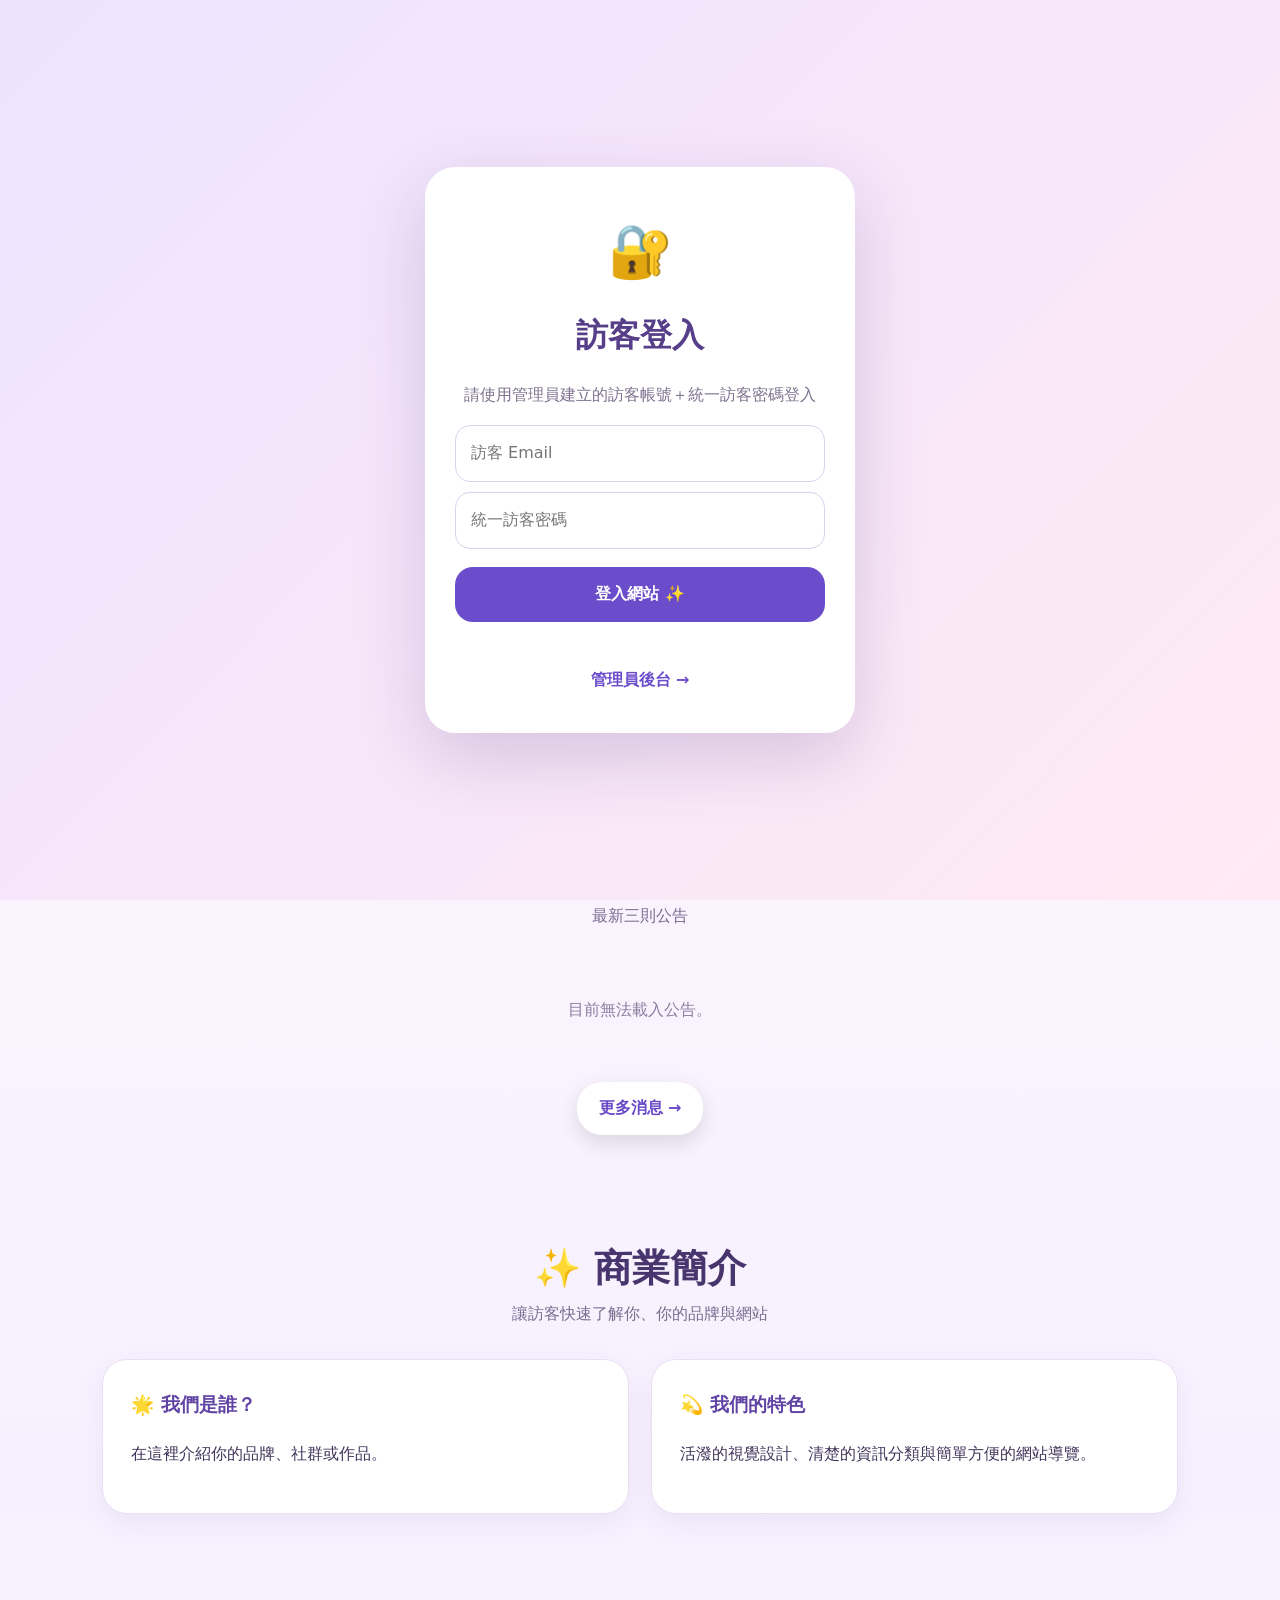
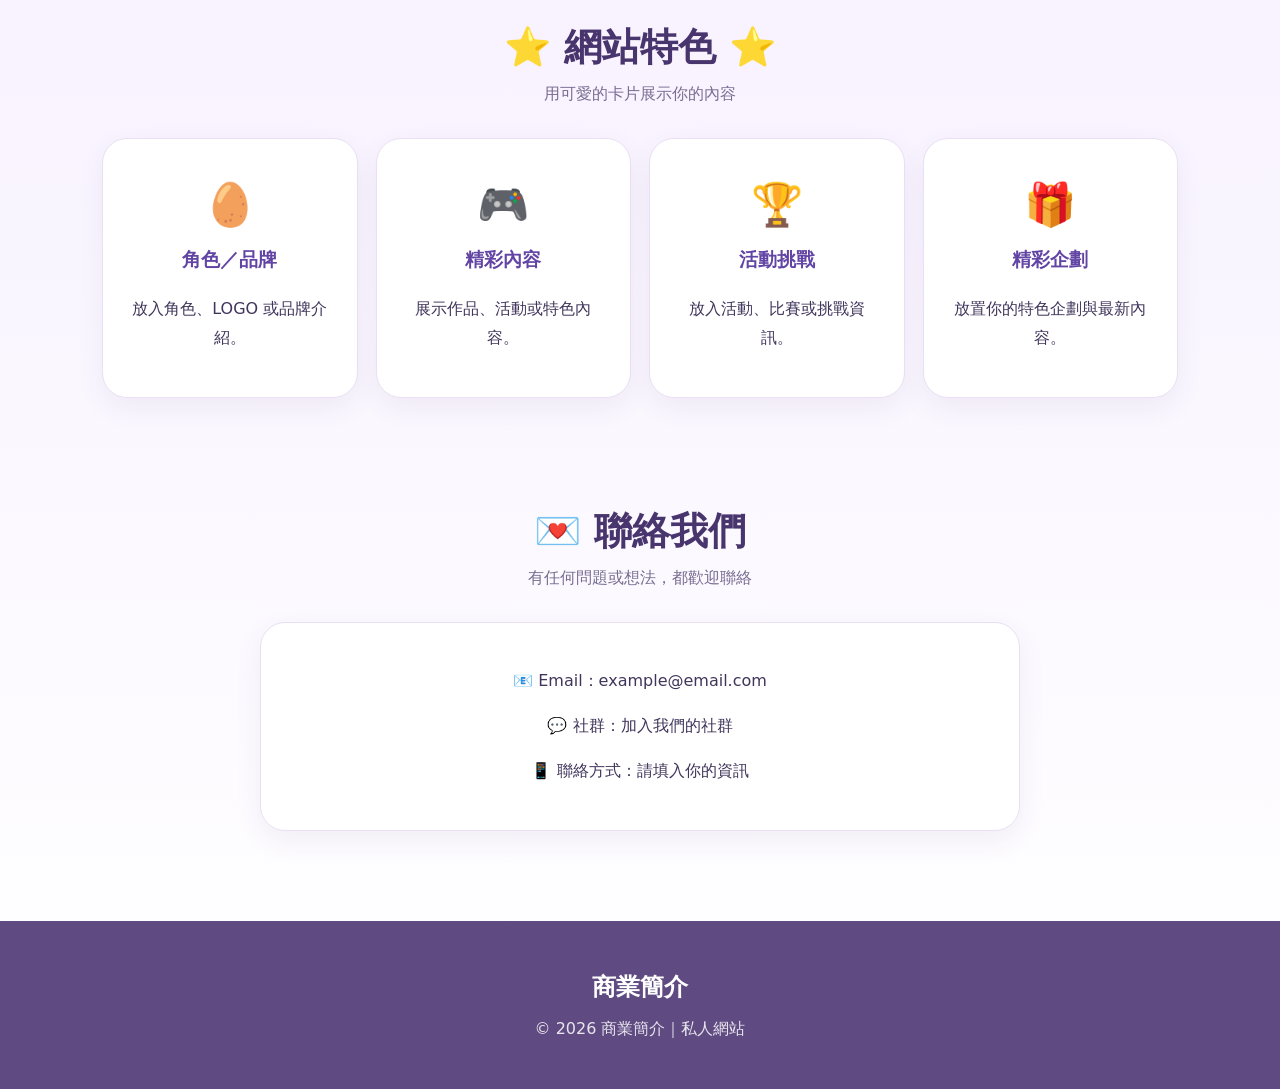
==== index.html @ 3c3c05c1 "Add files via upload" ====
<!doctype html><html lang="zh-Hant"><head><meta charset="UTF-8"><meta name="viewport" content="width=device-width,initial-scale=1"><title>私人網站</title><link rel="stylesheet" href="style.css"></head><body>
<div id="visitorGate" class="gate"><div class="gate-card"><div class="lock">🔐</div><h1>訪客登入</h1><p>請使用管理員建立的訪客帳號＋統一訪客密碼登入</p><input id="visitorEmail" type="email" placeholder="訪客 Email" autocomplete="username"><input id="visitorPassword" type="password" placeholder="統一訪客密碼" autocomplete="current-password"><button id="visitorLoginButton">登入網站 ✨</button><small id="visitorLoginError"></small><a href="admin.html">管理員後台 →</a></div></div>
<header><div class="nav"><div class="logo" id="siteName">商業簡介</div><button class="mobileNavToggle" type="button" aria-expanded="false" aria-label="開啟選單">☰ 選單</button><nav><a href="#home">首頁</a><a href="#news">最新消息</a><a href="products.html">商品</a><div class="navDropdown"><button type="button">👤 我的 ▾</button><div class="dropdownMenu myNavMenu"><a href="my.html#myProfilePanel">👤 個人資料</a><a href="my.html#myCompetitionsPanel">🏆 我的比賽</a><a href="my.html#myAwardsPanel">🎖️ 我的獎項</a><a href="my.html#myCouponsPanel">🎟️ 我的優惠券</a><a href="my.html#mySupportPanel">💬 我的客服</a><a href="my.html#myNotificationsPanel">🔔 我的通知</a></div></div><div class="navDropdown"><button type="button">🏆 歷屆成績 ▾</button><div id="competitionMenu" class="dropdownMenu"><a href="competitions.html">📚 全部歷屆成績</a><a href="competitions.html#leaderboard">🏆 達人榜</a><a href="competitions.html?category=Minecraft">🎮 Minecraft 分類</a><div class="dropdownNested"><a class="dropdownNestedTitle" href="competitions.html?category=%E8%9B%8B%E4%BB%94">🥚 蛋仔派對 <span>▸</span></a><div class="dropdownSubmenu"></div></div></div></div><a href="search.html">🔍 搜尋</a><a class="admin" href="admin.html">👑 管理員</a><button id="visitorLogout" class="hidden">登出</button></nav></div></header>
<main><section id="home" class="hero"><img id="heroImage" src="1000116817.jpg" alt="主視覺"><div class="heroShade"></div><div class="heroCard"><h1 id="heroTitle">商業簡介</h1><p id="heroText">繽紛、活潑、充滿特色的專屬網站</p><a href="#news" class="btn">開始探索 →</a></div></section>
<section id="news"><h2>📢 最新消息</h2><p class="sub">最新三則公告</p><div id="newsList" class="newsList"><div class="loading">正在載入…</div></div><div class="center"><a class="btn" href="news.html">更多消息 →</a></div></section>
<section id="about"><h2 id="aboutTitle">✨ 商業簡介</h2><p class="sub" id="aboutSubtitle">讓訪客快速了解你、你的品牌與網站</p><div class="grid2"><article><h3 id="about1Title">🌟 我們是誰？</h3><p id="about1Text">在這裡介紹你的品牌、社群或作品。</p></article><article><h3 id="about2Title">💫 我們的特色</h3><p id="about2Text">活潑的視覺設計、清楚的資訊分類與簡單方便的網站導覽。</p></article></div></section>
<section id="features"><h2 id="featuresTitle">⭐ 網站特色 ⭐</h2><p class="sub" id="featuresSubtitle">用可愛的卡片展示你的內容</p><div class="features"><article><b>🥚</b><h3 id="f1Title">角色／品牌</h3><p id="f1Text">放入角色、LOGO 或品牌介紹。</p></article><article><b>🎮</b><h3 id="f2Title">精彩內容</h3><p id="f2Text">展示作品、活動或特色內容。</p></article><article><b>🏆</b><h3 id="f3Title">活動挑戰</h3><p id="f3Text">放入活動、比賽或挑戰資訊。</p></article><article><b>🎁</b><h3 id="f4Title">精彩企劃</h3><p id="f4Text">放置你的特色企劃與最新內容。</p></article></div></section>
<section id="contact"><h2>💌 聯絡我們</h2><p class="sub">有任何問題或想法，都歡迎聯絡</p><div class="contact"><p id="contact1">📧 Email：example@email.com</p><p id="contact2">💬 社群：加入我們的社群</p><p id="contact3">📱 聯絡方式：請填入你的資訊</p></div></section></main>
<footer><h2 id="footerName">商業簡介</h2><p id="footerText">© 2026 商業簡介｜私人網站</p></footer>
<script src="config.js"></script><script src="app.js?v=round3-v19"></script><aside id="quickLinksPanel" class="quickLinksPanel" aria-label="快速連結">
  <div class="quickLinksHead">🔗 快速連結</div>
  <div id="quickLinksList" class="quickLinksList">
    <div class="quickLinksEmpty">正在載入…</div>
  </div>
</aside>
</body></html>
---- style.css ----
*{box-sizing:border-box}
html{scroll-behavior:smooth}
body{margin:0;font-family:system-ui,-apple-system,"Noto Sans TC","Microsoft JhengHei",sans-serif;color:#40355b;background:linear-gradient(180deg,#fff8fc,#f7f1ff 55%,#fff);line-height:1.8}
a{color:inherit} header{position:sticky;top:0;z-index:20;background:rgba(255,255,255,.9);backdrop-filter:blur(12px);border-bottom:1px solid #eadff7}
.nav{max-width:1120px;margin:auto;padding:14px 22px;display:flex;align-items:center;justify-content:space-between;gap:20px}.logo{font-size:24px;font-weight:900;color:#6b4dcc;white-space:nowrap}
nav{display:flex;align-items:center;gap:7px;flex-wrap:nowrap;justify-content:flex-end}nav a,nav button{border:0;background:transparent;text-decoration:none;padding:8px 12px;border-radius:18px;font-weight:800;color:#5d4b83;cursor:pointer}nav a:hover,nav button:hover{background:#eee5ff;color:#6b4dcc}nav .admin{background:#6b4dcc;color:#fff}
main{max-width:1120px;margin:auto}.hero{min-height:520px;margin:28px 18px 60px;border-radius:34px;overflow:hidden;position:relative;background:#eadfff;box-shadow:0 18px 50px rgba(94,70,145,.14)}.hero img{width:100%;height:520px;object-fit:cover;display:block}.heroShade{position:absolute;inset:0;background:linear-gradient(90deg,rgba(54,37,86,.72),rgba(54,37,86,.18),rgba(54,37,86,.05))}.heroCard{position:absolute;left:8%;top:50%;transform:translateY(-50%);max-width:540px;color:#fff}.heroCard h1{font-size:56px;line-height:1.15;margin:0 0 12px;text-shadow:0 4px 18px rgba(0,0,0,.2)}.heroCard p{font-size:21px;margin:0 0 25px}.btn{display:inline-block;background:#fff;color:#6849c7;border:0;border-radius:25px;padding:12px 22px;text-decoration:none;font-weight:900;cursor:pointer;box-shadow:0 8px 22px rgba(0,0,0,.12)}
section{padding:55px 22px;scroll-margin-top:85px}section h2{font-size:38px;line-height:1.25;text-align:center;margin:0 0 8px;color:#49356d}.sub{text-align:center;color:#796d91;margin:0 auto 30px}
.newsList{display:grid;gap:18px}.notice{background:#fff;border:1px solid #eadff5;border-radius:24px;padding:22px 25px;box-shadow:0 10px 28px rgba(83,62,120,.08)}.notice .date{font-size:14px;color:#9a7cc8;font-weight:800}.notice h3{font-size:24px;margin:5px 0;color:#4d3a70}.notice p{margin:5px 0;color:#655a78}
.grid2{display:grid;grid-template-columns:repeat(2,1fr);gap:22px}.grid2 article,.features article,.contact{background:#fff;border:1px solid #eadff5;border-radius:25px;padding:28px;box-shadow:0 10px 28px rgba(83,62,120,.07)}.grid2 h3,.features h3{color:#6144a4;margin-top:0}
.features{display:grid;grid-template-columns:repeat(4,1fr);gap:18px}.features article{text-align:center}.features b{font-size:42px}.contact{text-align:center;max-width:760px;margin:auto}
footer{text-align:center;padding:45px 20px;background:#5f4b82;color:#fff;margin-top:35px}footer h2{color:#fff;margin:0 0 6px}footer p{margin:0;opacity:.85}
.gate{position:fixed;inset:0;z-index:100;background:linear-gradient(135deg,#eee3ff,#ffeaf4);display:flex;align-items:center;justify-content:center;padding:20px}.gate-card{width:min(430px,100%);background:#fff;border-radius:30px;padding:38px 30px;text-align:center;box-shadow:0 25px 70px rgba(82,56,125,.2)}.lock{font-size:52px}.gate-card h1{margin:8px 0;color:#573e88}.gate-card p{color:#7d718e}.gate-card input{display:block;width:100%;padding:13px 15px;margin:10px 0;border:1px solid #ddd1ed;border-radius:15px;font:inherit;outline:none}.gate-card button{width:100%;padding:13px 18px;border:0;border-radius:18px;background:#6b4dcc;color:#fff;font:inherit;font-weight:900;cursor:pointer;margin:8px 0}.gate-card a{display:block;margin-top:12px;color:#6b4dcc;text-decoration:none;font-weight:800}.gate-card small{display:block;color:#d34f73;min-height:24px}
.hidden{display:none!important}.dashboard main{padding-top:20px}.dashboard section{padding-top:35px}
.dashboardHeader{display:flex;align-items:center;justify-content:space-between;gap:20px;margin:0 0 22px}.dashboardHeader h2{margin:0 0 6px}.dashboardCards{display:grid;grid-template-columns:repeat(4,1fr);gap:15px;margin-bottom:22px}.dashCard{display:flex;align-items:center;gap:14px;background:#fff;border:1px solid #eadff5;border-radius:22px;padding:18px;box-shadow:0 10px 28px rgba(83,62,120,.07)}.dashIcon{font-size:32px;line-height:1}.dashLabel{font-size:13px;font-weight:900;color:#8b7e9f}.dashValue{font-size:28px;font-weight:950;color:#4d3a70;line-height:1.1;margin:3px 0}.dashSub{font-size:12px;color:#8b7e9f}.dashboardGrid{display:grid;grid-template-columns:repeat(2,1fr);gap:20px;margin-top:20px}.dashboardBox{background:#fff;border:1px solid #eadff5;border-radius:25px;padding:22px;box-shadow:0 10px 28px rgba(83,62,120,.07)}.dashboardBoxHead{display:flex;align-items:end;justify-content:space-between;gap:15px;margin-bottom:12px}.dashboardBoxHead h3{margin:0;color:#4d3a70}.dashboardList{display:grid;gap:9px}.dashboardLink{width:100%;border:1px solid #eee5f5;background:#fcfaff;border-radius:15px;padding:12px 14px;text-align:left;cursor:pointer;color:#4d3a70;display:flex;justify-content:space-between;gap:12px;font:inherit}.dashboardLink:hover{transform:translateY(-1px)}.dashboardLink span{font-weight:850;overflow:hidden;text-overflow:ellipsis}.dashboardLink small{color:#91859e;white-space:nowrap}.dashboardAction{margin-top:10px;border:0;background:#e8ddff;color:#6749cc;border-radius:14px;padding:10px 14px;font-weight:900;cursor:pointer}.dashTodoCount{padding:12px 14px;border-radius:15px;background:#fff3d9;color:#80611c;font-weight:900;margin-bottom:2px}.miniBars{display:grid;gap:6px}.miniBarRow{display:grid;grid-template-columns:42px 1fr 24px;align-items:center;gap:8px;font-size:11px;color:#8b7e9f}.miniBarRow b{font-size:11px;text-align:right;color:#5f5270}.miniBarTrack{height:10px;background:#f0eaf7;border-radius:999px;overflow:hidden}.miniBarTrack i{display:block;height:100%;background:#8b6bd8;border-radius:999px;min-width:0}.loading{text-align:center;padding:30px;color:#8b7e9f}
.adminTabs{display:flex;gap:10px;justify-content:center;margin-bottom:35px;flex-wrap:wrap}.tab{border:0;border-radius:22px;padding:13px 22px;background:#e8ddff;color:#6749cc;font-weight:900;cursor:pointer}.tab.active{background:#6749cc;color:#fff}.tabPanel.hidden{display:none}
.editor{background:#fff;border:1px solid #eadff5;border-radius:25px;padding:25px;box-shadow:0 10px 28px rgba(83,62,120,.07)}.editor label{display:block;font-weight:800;color:#6749cc;margin:12px 0}.editor input,.editor textarea{display:block;width:100%;margin-top:6px;padding:12px 14px;border:1px solid #ddd1ed;border-radius:14px;font:inherit;color:#46395c;background:#fff}.editor textarea{resize:vertical}.editor button{margin-top:12px}.four{display:grid;grid-template-columns:repeat(2,1fr);gap:15px}.empty,.loading{text-align:center;padding:35px;color:#8b7e9f}.notice button{border:0;border-radius:16px;padding:9px 16px;background:#ffd0df;color:#8b4770;font-weight:800;cursor:pointer}
@media(max-width:850px){.nav{align-items:flex-start;flex-direction:column}nav{justify-content:flex-start}.hero,.hero img{height:460px}.heroCard h1{font-size:42px}.features{grid-template-columns:repeat(2,1fr)}}
@media(max-width:600px){.grid2,.features,.four{grid-template-columns:1fr}section{padding:42px 15px}.hero{margin:18px 10px 40px}.heroCard{left:7%;right:7%}.heroCard h1{font-size:35px}.heroCard p{font-size:17px}}
.center{text-align:center;margin-top:22px}.filters{display:flex;gap:8px;justify-content:center;flex-wrap:wrap;margin:0 auto 25px}.filter{border:0;border-radius:18px;padding:9px 14px;background:#eee5ff;color:#6749cc;font-weight:800;cursor:pointer}.filter.active{background:#6749cc;color:#fff}.productGrid{display:grid;grid-template-columns:repeat(3,1fr);gap:20px}.productCard{background:#fff;border:1px solid #eadff5;border-radius:25px;overflow:hidden;box-shadow:0 10px 28px rgba(83,62,120,.07)}.productCard img{width:100%;height:220px;object-fit:cover;display:block}.productImage{height:220px;display:flex;align-items:center;justify-content:center;background:#f2eaff;font-size:70px}.productBody{padding:20px}.productBody h3{margin:4px 0;color:#4d3a70;font-size:24px}.productBody strong{display:block;margin-top:10px;color:#6749cc;font-size:21px}.productBody button,.notice button{border:0;border-radius:14px;padding:8px 12px;background:#eee5ff;color:#6749cc;font-weight:800;cursor:pointer}.secondary{background:#eee!important;color:#555!important}.check{display:flex!important;align-items:center;gap:8px}.check input{width:auto!important;margin:0!important}.supportBox small{display:block;color:#6b4dcc;font-weight:800;margin-top:8px}
@media(max-width:850px){.productGrid{grid-template-columns:repeat(2,1fr)}}@media(max-width:600px){.productGrid{grid-template-columns:1fr}}

.couponGrid{display:grid;grid-template-columns:repeat(auto-fit,minmax(260px,1fr));gap:20px}
.couponCard{background:#fff;border:2px dashed #d9c7f5;border-radius:24px;padding:20px;box-shadow:0 12px 30px rgba(94,70,145,.10);position:relative;overflow:hidden}
.couponCard:before{content:"";position:absolute;left:-12px;top:50%;width:24px;height:24px;border-radius:50%;background:#f8f2ff;transform:translateY(-50%)}
.couponTop{display:flex;justify-content:space-between;font-weight:900;color:#6b4dcc}
.couponCard h3{margin:10px 0 6px;font-size:23px}
.couponCard p{margin:5px 0;color:#6d6280}
.couponDiscount{display:block;font-size:28px;color:#6b4dcc;margin:12px 0}
.couponCode{background:#f5efff;border-radius:12px;padding:8px 12px;font-weight:900;letter-spacing:1px;text-align:center;margin:14px 0}
.couponCard.used{opacity:.62}.couponCard.expired{opacity:.7}.couponCard.soon{border-color:#e8c978}
.inlineGate{position:static;min-height:0;background:transparent;padding:20px 0}.inlineGate .gate-card{max-width:480px;margin:auto}


.navDropdown{position:relative;display:inline-block}
.navDropdown>button{font:inherit}
.dropdownMenu{display:none;position:absolute;right:0;top:calc(100% + 6px);min-width:260px;max-width:340px;background:#fff;border:1px solid #eadff5;border-radius:18px;padding:8px;box-shadow:0 16px 40px rgba(83,62,120,.16);z-index:50}
.navDropdown:hover .dropdownMenu,.navDropdown:focus-within .dropdownMenu{display:block}
.dropdownMenu a,.dropdownMenu .dropdownEmpty{display:block;padding:8px 12px;border-radius:12px;text-decoration:none;color:#5d4b83;font-weight:700;white-space:normal}
.dropdownMenu a:hover{background:#eee5ff;color:#6b4dcc}
.dropdownGroup{padding:5px 0;border-top:1px solid #f0e9f8;margin-top:5px}
.dropdownGroup b{display:block;padding:6px 12px;color:#6749cc}
.dropdownEmpty{color:#9a8ea8!important;font-weight:600!important}
.pageTitle{text-align:center;font-size:42px;color:#49356d;margin:20px 0 5px}
.competitionFilters{display:flex;justify-content:center;gap:10px;flex-wrap:wrap;margin:0 auto 28px}
.competitionFilters a{background:#eee5ff;color:#6749cc;text-decoration:none;font-weight:900;border-radius:18px;padding:8px 16px}
.competitionFilters a:hover{background:#6749cc;color:#fff}
.competitionCard{background:#fff;border:1px solid #eadff5;border-radius:28px;padding:26px;margin:0 0 24px;box-shadow:0 10px 28px rgba(83,62,120,.07)}
.competitionCard h2{margin:3px 0 12px;text-align:left;font-size:30px}
.competitionResults{display:grid;grid-template-columns:repeat(3,1fr);gap:15px}
.competitionResult h3{margin:3px 0;color:#4d3a70}
.competitionActions{display:flex;gap:10px;flex-wrap:wrap;margin-top:15px}
.resultEditor{margin-top:24px;padding-top:15px;border-top:1px solid #eadff5}
.resultRow{display:grid;grid-template-columns:90px 1.5fr 120px 1fr auto;gap:10px;align-items:end;margin:10px 0;padding:12px;background:#faf7ff;border-radius:16px}
.resultRow label{margin:0}
.resultRow button{margin:0;padding:9px 12px;border:0;border-radius:12px;background:#ffd0df;color:#8b4770;font-weight:800;cursor:pointer}
.resultRow input{margin-top:5px!important}
@media(max-width:850px){.competitionResults{grid-template-columns:1fr 1fr}.resultRow{grid-template-columns:1fr 1fr}}
@media(max-width:600px){.dropdownMenu{position:static;width:100%;max-width:none;box-shadow:none;margin-top:4px}.navDropdown{width:auto}.navDropdown:focus-within .dropdownMenu,.navDropdown:hover .dropdownMenu{display:block}.pageTitle{font-size:34px}.competitionResults{grid-template-columns:1fr}.resultRow{grid-template-columns:1fr}}

/* 快速連結側欄 */
.quickLinksPanel{position:fixed;right:16px;top:118px;width:245px;z-index:18;background:#fff;border:1px solid #e1e8cf;border-radius:18px;padding:12px;box-shadow:0 14px 36px rgba(43,64,18,.16)}
.quickLinksHead{font-size:20px;font-weight:900;color:#53436f;text-align:center;margin:2px 0 10px}
.quickLinksList{display:flex;flex-direction:column;gap:7px;max-height:calc(100vh - 185px);overflow:auto;padding-right:2px}
.quickLinkItem{display:flex;align-items:center;gap:8px;min-height:42px;padding:7px 10px;border-radius:9px;background:#8ee600;color:#fff;text-decoration:none;font-weight:900;box-shadow:0 2px 6px rgba(71,110,12,.18);transition:transform .15s ease,filter .15s ease}
.quickLinkItem:hover{filter:brightness(.96);transform:translateX(-2px)}
.quickLinkIcon{width:28px;height:28px;display:grid;place-items:center;flex:0 0 28px;font-size:21px;background:rgba(255,255,255,.2);border-radius:6px}
.quickLinksEmpty{font-size:13px;text-align:center;color:#8b809c;padding:10px}
.quickLinkAdminGrid{display:grid;grid-template-columns:1fr 1.35fr;gap:22px}
.quickLinkAdminListWrap{background:#fff;border:1px solid #eadff5;border-radius:20px;padding:20px}
.quickLinkAdminItem{margin-bottom:12px}
@media (max-width:950px){.quickLinksPanel{position:static;width:auto;margin:12px 18px}.quickLinksList{max-height:none}.quickLinkAdminGrid{grid-template-columns:1fr}}
@media (max-width:760px){.quickLinksPanel{margin:12px}.quickLinksList{display:grid;grid-template-columns:1fr 1fr}.quickLinkItem{font-size:14px}.quickLinksHead{text-align:left}}

/* 表單 */
.formCard{max-width:850px;margin:0 auto;background:#fff;border:1px solid #eadff5;border-radius:28px;padding:28px;box-shadow:0 10px 28px rgba(83,62,120,.07)}
.formField{display:block;margin:18px 0;color:#5b4a75;font-weight:800}
.formField>span{display:block;margin-bottom:7px}
.formField input,.formField textarea,.formField select{display:block;width:100%;padding:12px 14px;border:1px solid #ddd1ed;border-radius:14px;font:inherit;color:#46395c;background:#fff;box-sizing:border-box}
.formField b{color:#c94c78}
.formOptions{display:grid;gap:8px;margin-top:8px;padding:12px;background:#faf7ff;border-radius:14px}
.formOptions label{font-weight:700;color:#59476f}
.formQuestionRow{display:grid;grid-template-columns:1fr auto;gap:12px;align-items:end;margin:12px 0;padding:16px;background:#faf7ff;border-radius:16px}
.formQuestionRow label{display:block;margin:8px 0;font-weight:800;color:#6749cc}
.formQuestionRow input,.formQuestionRow select{display:block;width:100%;margin-top:6px;padding:10px 12px;border:1px solid #ddd1ed;border-radius:12px;box-sizing:border-box;font:inherit}
.formQuestionRow .removeFormQuestion{margin:0;padding:10px 12px;border:0;border-radius:12px;background:#ffd0df;color:#8b4770;font-weight:800;cursor:pointer}
@media(max-width:600px){.formQuestionRow{grid-template-columns:1fr}.formCard{padding:18px}}


/* 我的會員中心 */
.mySubnav{display:flex;justify-content:center;gap:9px;flex-wrap:wrap;margin:10px auto 28px}.mySubnav a{padding:9px 14px;border-radius:16px;background:#eee5ff;color:#6749cc;text-decoration:none;font-weight:900}.mySubnav a.active,.mySubnav a:hover{background:#6749cc;color:#fff}.myPanel{background:#fff;border:1px solid #eadff5;border-radius:26px;padding:26px;box-shadow:0 10px 28px rgba(83,62,120,.07);margin-bottom:20px}.myPanel.hidden{display:none!important}.myGrid{display:grid;grid-template-columns:1fr 1fr;gap:20px}.myGrid .formCard{max-width:none;margin:0}.memberNumber{display:inline-block;padding:8px 18px;border-radius:14px;background:#f5efff;color:#6749cc;font-size:28px;letter-spacing:2px}.unreadNotice{border-left:5px solid #6749cc}.myNavMenu a{font-weight:800}.resultRow{grid-template-columns:80px 1.2fr 1.3fr 110px 1fr auto}
@media(max-width:850px){.myGrid{grid-template-columns:1fr}.resultRow{grid-template-columns:1fr 1fr}}
@media(max-width:600px){.myPanel{padding:18px}.mySubnav{justify-content:flex-start}.mySubnav a{font-size:14px}.resultRow{grid-template-columns:1fr}}


/* 2026-09 mobile cleanup */
.mobileNavToggle{display:none;border:0;border-radius:14px;padding:10px 14px;background:#eee5ff;color:#6749cc;font:inherit;font-weight:900;cursor:pointer}
.adminHint{text-align:center;color:#8b7e9f;margin:-18px 0 25px;font-size:14px}
.adminTabGroup{display:flex;align-items:center;gap:8px;flex-wrap:wrap;justify-content:center;padding:10px 12px;background:#faf7ff;border:1px solid #eadff5;border-radius:20px}
.adminTabGroup>span{font-size:12px;font-weight:900;color:#9a8ea8;padding:0 3px}
@media(max-width:850px){
  header .nav{align-items:stretch;gap:10px}
  header .nav>.mobileNavToggle{display:block;align-self:flex-end}
  header nav{display:none;width:100%;flex-direction:column;align-items:stretch;gap:6px;padding:10px 0 4px}
  header nav.mobileOpen{display:flex}
  header nav>a,header nav>button:not(.mobileNavToggle),header nav>.navDropdown{width:100%;box-sizing:border-box}
  header nav>a,header nav>button:not(.mobileNavToggle){padding:10px 12px;border-radius:12px;text-align:left}
  header nav>.navDropdown>button{width:100%;text-align:left;padding:10px 12px;border-radius:12px}
  header nav>.navDropdown{display:block}
  .dropdownMenu{position:static;width:100%;max-width:none;box-sizing:border-box;box-shadow:none;margin-top:2px}
  .adminTabs{display:flex;flex-direction:column;align-items:stretch;gap:10px}
  .adminTabGroup{justify-content:flex-start}
  .adminTabGroup>span{min-width:32px}
  .tab{padding:10px 14px}
  .editor{padding:18px;border-radius:20px}
  .dashboard section{padding-top:20px}
}
@media(max-width:600px){
  header .nav{padding:10px 12px}
  .logo{font-size:21px}
  section{padding-left:12px;padding-right:12px}
  .heroCard h1{font-size:30px}
  .heroCard p{font-size:16px}
  .notice{padding:18px}
  .productCard img,.productImage{height:190px}
  .competitionCard{padding:18px}
  .adminTabGroup{overflow-x:auto;flex-wrap:nowrap;justify-content:flex-start}
  .adminTabGroup>span,.adminTabGroup .tab{flex:0 0 auto}
}

/* 活動／比賽 v2 */
.competitionStatus{display:inline-block;margin-left:6px;padding:3px 9px;border-radius:999px;background:#eee5ff;color:#6749cc;font-size:13px;font-weight:900;white-space:nowrap}
.status-upcoming{background:#e5f8e9;color:#2f7a45}.status-today{background:#fff4cf;color:#8a6a16}.status-ended{background:#eee;color:#777}.status-unknown{background:#f3edf9;color:#8b7e9f}
.competitionHeader{display:flex;justify-content:space-between;align-items:flex-start;gap:15px}.competitionHeader .date{line-height:1.7}
@media(max-width:600px){.competitionStatus{margin-left:3px;margin-top:4px}.competitionHeader{display:block}.competitionHeader h2{font-size:25px}}


/* 全站搜尋 */
.siteSearchForm{display:flex;gap:10px;max-width:760px;margin:20px auto 10px}
.siteSearchForm input{flex:1;min-width:0;padding:13px 15px;border:1px solid #d8dce8;border-radius:12px;font-size:16px}
.siteSearchForm button{padding:13px 20px;border:0;border-radius:12px;cursor:pointer}
.searchCount{max-width:760px;margin:8px auto 14px;color:#667085;font-size:14px}
.searchResult{margin-bottom:14px}
.searchResult h3 a{color:inherit;text-decoration:none}
.searchResult h3 a:hover{text-decoration:underline}
.searchMeta{color:#667085;font-size:14px}
@media(max-width:640px){.siteSearchForm{flex-direction:column}.siteSearchForm button{width:100%}}


/* #4 達人榜升級 */
.leaderboardSection{
  margin:0 0 28px;
  padding:24px;
  border:1px solid rgba(37,99,235,.16);
  border-radius:20px;
  background:linear-gradient(180deg,rgba(37,99,235,.06),rgba(255,255,255,.92));
}
.leaderboardHeader{display:flex;justify-content:space-between;gap:16px;align-items:flex-start;margin-bottom:18px}
.leaderboardHeader h2{margin:4px 0 6px}
.leaderboardSummary{display:flex;gap:12px;flex-wrap:wrap;margin-bottom:14px}
.leaderboardStat{min-width:130px;padding:12px 16px;border-radius:14px;background:#fff;border:1px solid rgba(0,0,0,.07);display:flex;flex-direction:column}
.leaderboardStat b{font-size:22px;line-height:1.1}
.leaderboardStat span{font-size:13px;opacity:.72;margin-top:4px}
.leaderboardRow{
  display:grid;grid-template-columns:100px 1fr;gap:14px;align-items:center;
  padding:15px 16px;margin:10px 0;border-radius:15px;background:#fff;
  border:1px solid rgba(0,0,0,.07);box-shadow:0 4px 14px rgba(0,0,0,.04)
}
.leaderboardRow.topRank{border-width:1.5px}
.leaderboardRank{font-size:17px;white-space:nowrap}
.leaderboardPlayer h3{margin:0 0 5px;font-size:18px}
.leaderboardMeta{font-size:13px;opacity:.76}
.leaderboardMore{margin-top:12px}
@media(max-width:640px){
  .leaderboardSection{padding:16px;border-radius:16px}
  .leaderboardRow{grid-template-columns:72px 1fr;padding:13px 12px;gap:8px}
  .leaderboardRank{font-size:15px}
  .leaderboardPlayer h3{font-size:16px}
  .leaderboardMeta{font-size:12px;line-height:1.7}
  .leaderboardStat{min-width:110px}
}

/* #5 通知系統完善 */
.panelHeading{display:flex;align-items:center;justify-content:space-between;gap:16px;margin-bottom:8px}
.notificationToolbar{display:flex;align-items:center;justify-content:space-between;gap:12px;margin:12px 0 16px;padding:12px 14px;border:1px solid var(--border,#ddd);border-radius:12px;background:var(--soft,#f7f7f7)}
.notificationToolbar select{min-width:140px}
.unreadNotice{border-left:4px solid currentColor;box-shadow:0 2px 12px rgba(0,0,0,.06)}
.markRead{margin-top:8px}
.notificationBadge{display:inline-flex;align-items:center;justify-content:center;min-width:18px;height:18px;padding:0 5px;margin-left:5px;border-radius:999px;font-size:11px;line-height:18px;background:#d33;color:#fff;vertical-align:middle}
@media (max-width:700px){.panelHeading{align-items:flex-start;flex-direction:column}.notificationToolbar{align-items:stretch;flex-direction:column}.notificationToolbar select{width:100%}}

@media(max-width:700px){
  .dashboardHeader{align-items:flex-start;flex-direction:column}.dashboardCards{grid-template-columns:repeat(2,1fr)}.dashboardGrid{grid-template-columns:1fr}.dashboardBox{padding:18px}.dashboardLink{flex-direction:column;gap:4px}.dashboardLink small{white-space:normal}
}

/* Round 2 #7/#8: 分類選單恢復＋手機友善 */
.dropdownGroup{padding:6px 0;border-top:1px solid #f0e9f8;margin-top:6px}
.dropdownGroupTitle{display:block!important;font-weight:900!important;color:#6749cc!important;background:#faf7ff}
.dropdownSubLink{display:block!important;padding-left:26px!important;font-size:14px!important}
.dropdownSubLink::before{content:'↳ ';opacity:.5}
@media(max-width:850px){
  .dropdownGroupTitle{padding-top:10px!important;padding-bottom:10px!important}
  .dropdownSubLink{padding-top:9px!important;padding-bottom:9px!important}
}


.categoryManager{margin-top:18px;padding:16px;border:1px solid #e5e7eb;border-radius:14px;background:#fafafa}.categoryManager h3{margin:0 0 6px}.categoryManager .sub{margin:0 0 12px}.inlineForm{display:flex;gap:10px;align-items:center;margin-bottom:12px}.inlineForm input{flex:1}.categoryManager .newsList{margin-top:10px}.categoryManager .newsList .notice{padding:12px 14px}.categoryManager .newsList .notice .date{margin-bottom:8px}@media (max-width:640px){.inlineForm{flex-direction:column;align-items:stretch}.inlineForm .btn{width:100%}}

/* Round 2 #9/#10: 後台流程與活動進階 */
.dashboardQuickActions{display:flex;gap:10px;flex-wrap:wrap;margin:0 0 20px}.dashboardAction{display:inline-flex;align-items:center;justify-content:center;border:0;background:#e8ddff;color:#6749cc;border-radius:14px;padding:10px 14px;font-weight:900;cursor:pointer}.dashboardAction.primary{background:#6749cc;color:#fff}.dashboardQuickActions .dashboardAction{box-shadow:0 5px 14px rgba(83,62,120,.08)}
.adminListTools{display:flex;gap:10px;align-items:center;flex-wrap:wrap;margin:20px 0 10px}.adminListTools input,.adminListTools select{padding:10px 12px;border:1px solid #ddd1ed;border-radius:13px;background:#fff;font:inherit;color:#46395c}.adminListTools input{flex:1;min-width:220px}.adminListTools select{min-width:130px}
.competitionSummary{display:grid;grid-template-columns:repeat(4,1fr);gap:10px;margin:18px 0}.competitionSummaryItem{background:#faf7ff;border:1px solid #eadff5;border-radius:16px;padding:12px 14px;text-align:center}.competitionSummaryItem b{display:block;font-size:25px;color:#5d43a0}.competitionSummaryItem span{font-size:12px;color:#8b7e9f;font-weight:800}
@media(max-width:650px){.dashboardQuickActions{display:grid;grid-template-columns:1fr 1fr}.dashboardQuickActions .dashboardAction{width:100%}.adminListTools{display:grid;grid-template-columns:1fr}.adminListTools input,.adminListTools select{width:100%;min-width:0}.competitionSummary{grid-template-columns:repeat(2,1fr)}}

/* account experience v1 */
#visitorLoginButton:disabled{opacity:.65;cursor:wait}
.formField strong.memberNumber{letter-spacing:.08em}

.registrationBox{margin:18px 0;padding:18px;border:1px solid #dbe3ee;border-radius:14px;background:#f8fafc}.registrationForm{display:grid;grid-template-columns:repeat(2,minmax(0,1fr));gap:12px}.registrationForm label{display:flex;flex-direction:column;gap:6px;font-weight:600}.registrationForm input,.registrationForm textarea{width:100%;box-sizing:border-box}.registrationForm label:last-child{grid-column:1/-1}.registrationStatus{font-size:1.05rem;margin-bottom:6px}.registrationAdminPanel{margin:20px 0;padding:18px;border:1px solid #dbe3ee;border-radius:14px;background:#f8fafc}.registrationAdminPanel .adminListTools{margin-bottom:14px}@media(max-width:700px){.registrationForm{grid-template-columns:1fr}.registrationForm label:last-child{grid-column:auto}.registrationBox,.registrationAdminPanel{padding:14px}}

.registrationAdvancedGrid{display:grid;grid-template-columns:repeat(2,minmax(0,1fr));gap:12px;margin:10px 0}.registrationAdvancedGrid .check{display:flex;align-items:center;gap:8px}.registrationAdvancedGrid input[type=checkbox]{width:auto}.registrationFieldGrid{display:grid;grid-template-columns:repeat(2,minmax(0,1fr));gap:10px;margin-top:10px}.registrationFieldGrid label{margin:0}.registrationStatus{margin-bottom:8px}.registrationMeta{font-size:.9rem}.statusPending{color:#8a5a00}.statusApproved{color:#176b3a}.statusRejected{color:#9b2226}@media(max-width:700px){.registrationAdvancedGrid,.registrationFieldGrid{grid-template-columns:1fr}}

.notificationActions{display:flex;gap:8px;flex-wrap:wrap;justify-content:flex-end}.notificationActions .btn{margin:0}@media(max-width:600px){.notificationActions{justify-content:flex-start;width:100%}.notificationActions .btn{flex:1;min-width:150px}}

/* 歷屆成績分類階層 v4 */
.dropdownNested{position:relative;margin-top:4px}
.dropdownNestedTitle{display:flex!important;align-items:center;justify-content:space-between;gap:14px;font-weight:900!important;background:#faf7ff}
.dropdownNestedTitle span{font-size:14px;opacity:.65}
.dropdownSubmenu{display:none;position:absolute;right:100%;top:0;min-width:220px;background:#fff;border:1px solid #eadff5;border-radius:16px;padding:7px;box-shadow:0 16px 40px rgba(83,62,120,.14);z-index:60;margin-right:6px}
.dropdownNested:hover>.dropdownSubmenu,.dropdownNested:focus-within>.dropdownSubmenu{display:block}
.dropdownSubLink{display:block!important;padding:9px 12px!important;border-radius:10px!important;white-space:normal!important}
@media(max-width:600px){
  .dropdownSubmenu{display:block;position:static;min-width:0;margin:2px 0 0;box-shadow:none;border:0;border-radius:10px;padding:2px 0 2px 10px}
  .dropdownNestedTitle span{transform:rotate(90deg)}
}

/* 我的會員中心 v2：總覽 */
.memberOverviewHead{display:flex;align-items:center;justify-content:space-between;gap:16px;margin-bottom:18px}.memberOverviewHead h2{margin:0 0 4px}.memberOverviewGrid{display:grid;grid-template-columns:repeat(4,1fr);gap:14px}.memberOverviewCard{border:1px solid #eadff5;background:#fcfaff;border-radius:20px;padding:18px;text-align:left;display:flex;align-items:center;gap:13px;color:#4d3a70;cursor:pointer;font:inherit;transition:transform .15s,box-shadow .15s}.memberOverviewCard:hover{transform:translateY(-2px);box-shadow:0 10px 24px rgba(83,62,120,.10)}.memberOverviewCard>span:last-child{display:flex;flex-direction:column;min-width:0}.overviewIcon{font-size:30px;line-height:1}.memberOverviewCard small{font-weight:900;color:#8b7e9f}.memberOverviewCard strong{font-size:28px;line-height:1.2;color:#5f43ad}.memberOverviewCard em{font-style:normal;font-size:12px;color:#8b7e9f;white-space:nowrap;overflow:hidden;text-overflow:ellipsis}.overviewQuick{display:flex;align-items:center;gap:8px;flex-wrap:wrap;margin-top:18px;padding-top:16px;border-top:1px solid #eee5f5}.overviewQuick>span{font-size:13px;font-weight:900;color:#8b7e9f;margin-right:4px}.overviewQuick button{border:0;border-radius:14px;padding:9px 13px;background:#eee5ff;color:#6749cc;font-weight:900;cursor:pointer}.overviewQuick button:hover{background:#e2d4ff}
@media(max-width:850px){.memberOverviewGrid{grid-template-columns:repeat(2,1fr)}}
@media(max-width:600px){.memberOverviewGrid{grid-template-columns:1fr}.memberOverviewCard{padding:16px}.overviewQuick{align-items:flex-start;flex-direction:column}.overviewQuick button{width:100%;text-align:left}}

.notificationTicketBtn{margin-right:8px;margin-top:8px}.notificationTicketBtn+.markRead{margin-top:8px}


/* 彈窗公告 */
body.popupOpen{overflow:hidden}
.announcementPopup{position:fixed;inset:0;z-index:9999;display:flex;align-items:center;justify-content:center;padding:20px}
.announcementPopupBackdrop{position:absolute;inset:0;background:rgba(0,0,0,.55)}
.announcementPopupDialog{position:relative;width:min(620px,100%);max-height:min(82vh,760px);overflow:auto;background:#fff;border-radius:22px;padding:30px;box-shadow:0 20px 60px rgba(0,0,0,.28);text-align:left}
.announcementPopupIcon{font-size:42px;text-align:center;margin-bottom:4px}
.announcementPopupDate{text-align:center;font-size:14px;font-weight:700;opacity:.7;margin-bottom:8px}
.announcementPopupDialog h2{margin:0 0 18px;text-align:center}
.announcementPopupContent{line-height:1.9;white-space:normal;word-break:break-word;margin-bottom:20px}
.announcementPopupConfirm{display:block;width:100%;font-size:16px;margin-top:20px}
@media(max-width:600px){.announcementPopup{padding:12px}.announcementPopupDialog{padding:22px;border-radius:18px;max-height:88vh}.announcementPopupIcon{font-size:36px}.announcementPopupDialog h2{font-size:21px}}


/* Popup announcement admin settings v2 */
.popupSettingsBox{margin:14px 0;padding:16px;border:2px solid #2563eb;border-radius:12px;background:#eff6ff}
.popupSettingsTitle{font-size:18px;font-weight:700;margin-bottom:10px}
.popupEnableRow{font-size:16px;padding:10px 12px;border-radius:8px;background:#fff}
.popupEnableRow input{width:auto}
.popupHint{margin:8px 0 12px;font-size:13px;line-height:1.6;color:#475569}
.popupSettingsBox label{display:block;margin-top:10px}
@media (max-width:600px){.popupSettingsBox{padding:12px}.popupSettingsTitle{font-size:17px}}
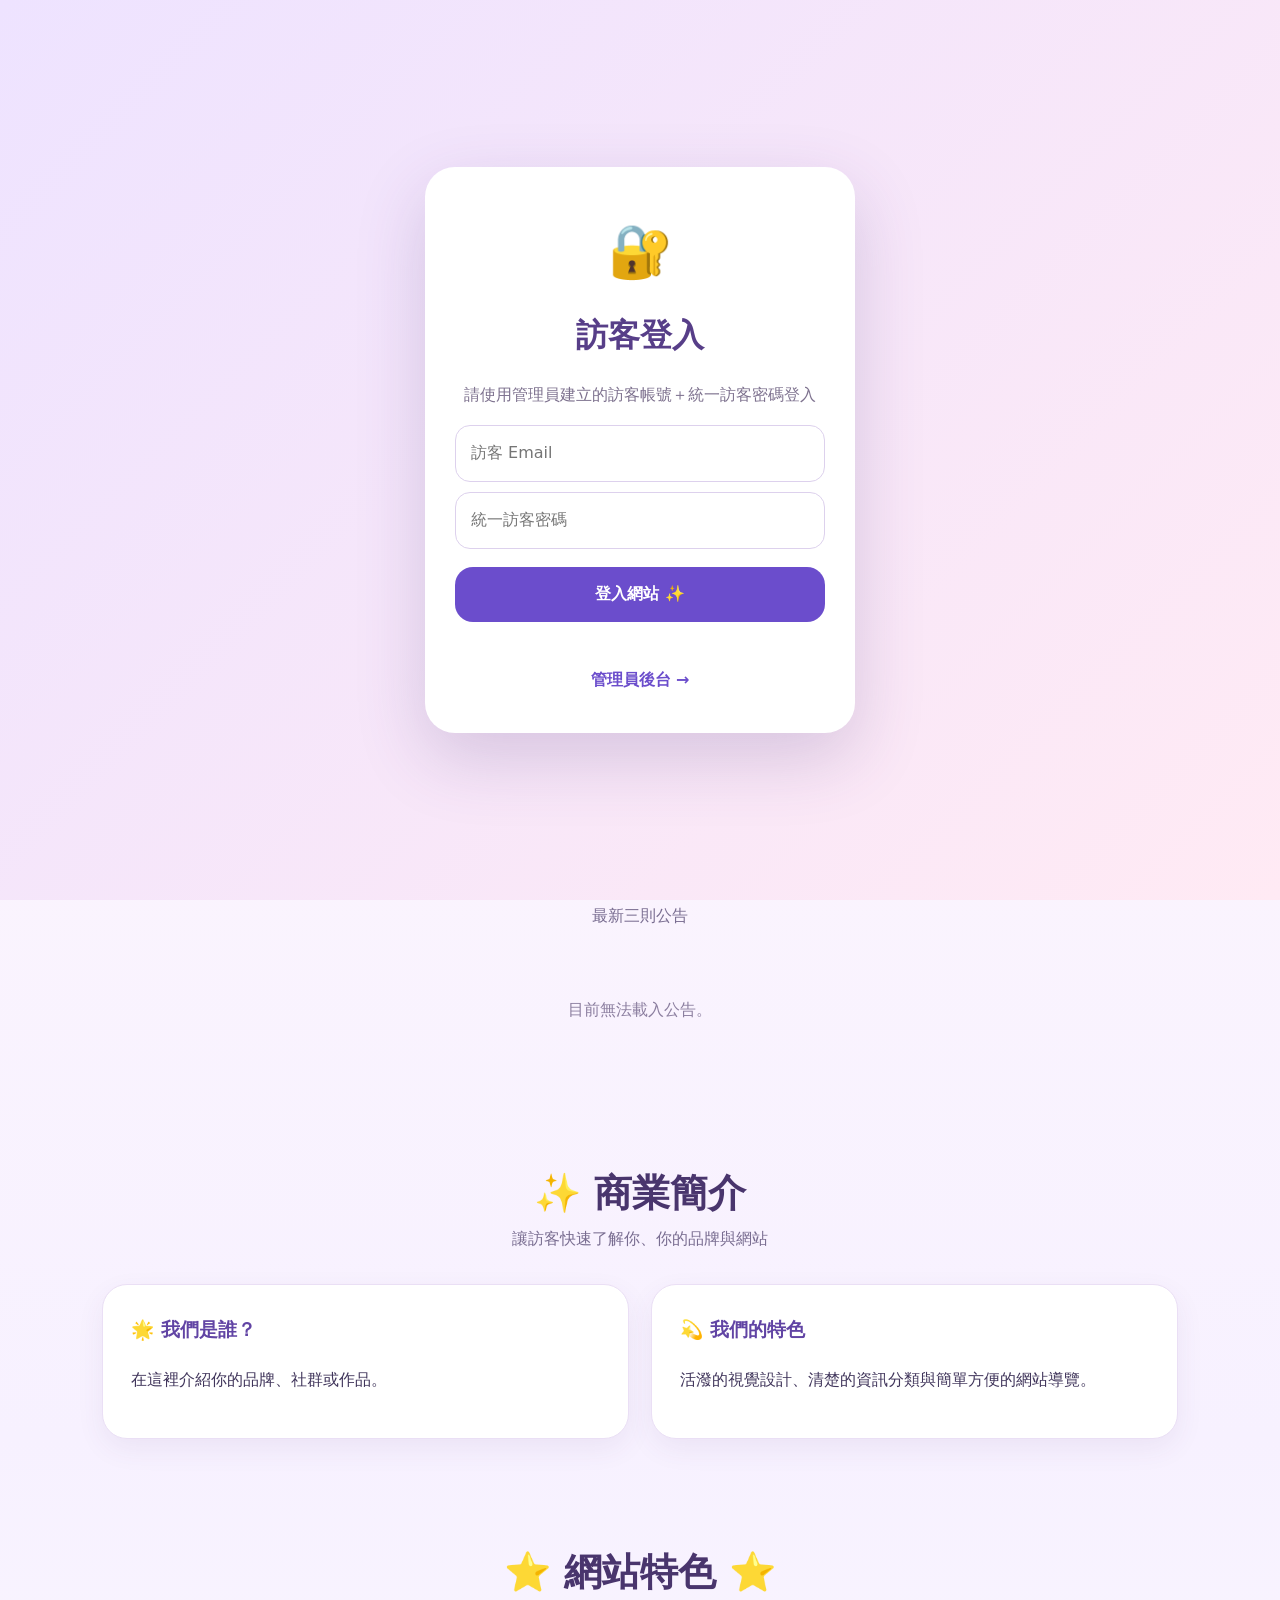
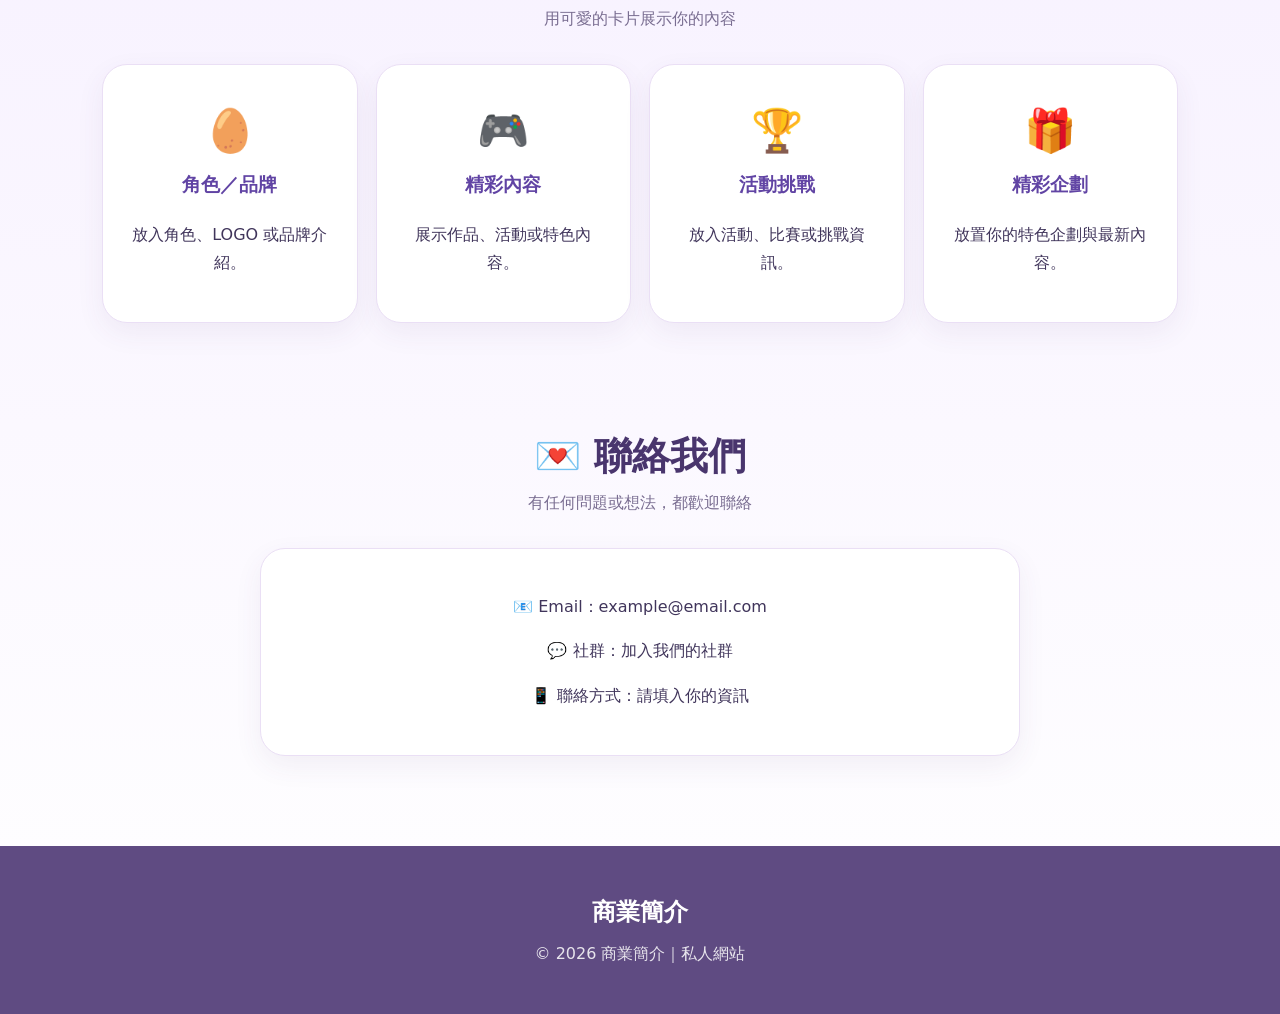
==== commit b4ca8525: "Add files via upload" ====
--- a/index.html
+++ b/index.html
@@ -1,13 +1,13 @@
 <!doctype html><html lang="zh-Hant"><head><meta charset="UTF-8"><meta name="viewport" content="width=device-width,initial-scale=1"><title>私人網站</title><link rel="stylesheet" href="style.css"></head><body>
 <div id="visitorGate" class="gate"><div class="gate-card"><div class="lock">🔐</div><h1>訪客登入</h1><p>請使用管理員建立的訪客帳號＋統一訪客密碼登入</p><input id="visitorEmail" type="email" placeholder="訪客 Email" autocomplete="username"><input id="visitorPassword" type="password" placeholder="統一訪客密碼" autocomplete="current-password"><button id="visitorLoginButton">登入網站 ✨</button><small id="visitorLoginError"></small><a href="admin.html">管理員後台 →</a></div></div>
-<header><div class="nav"><div class="logo" id="siteName">商業簡介</div><button class="mobileNavToggle" type="button" aria-expanded="false" aria-label="開啟選單">☰ 選單</button><nav><a href="#home">首頁</a><a href="#news">最新消息</a><a href="products.html">商品</a><div class="navDropdown"><button type="button">👤 我的 ▾</button><div class="dropdownMenu myNavMenu"><a href="my.html#myProfilePanel">👤 個人資料</a><a href="my.html#myCompetitionsPanel">🏆 我的比賽</a><a href="my.html#myAwardsPanel">🎖️ 我的獎項</a><a href="my.html#myCouponsPanel">🎟️ 我的優惠券</a><a href="my.html#mySupportPanel">💬 我的客服</a><a href="my.html#myNotificationsPanel">🔔 我的通知</a></div></div><div class="navDropdown"><button type="button">🏆 歷屆成績 ▾</button><div id="competitionMenu" class="dropdownMenu"><a href="competitions.html">📚 全部歷屆成績</a><a href="competitions.html#leaderboard">🏆 達人榜</a><a href="competitions.html?category=Minecraft">🎮 Minecraft 分類</a><div class="dropdownNested"><a class="dropdownNestedTitle" href="competitions.html?category=%E8%9B%8B%E4%BB%94">🥚 蛋仔派對 <span>▸</span></a><div class="dropdownSubmenu"></div></div></div></div><a href="search.html">🔍 搜尋</a><a class="admin" href="admin.html">👑 管理員</a><button id="visitorLogout" class="hidden">登出</button></nav></div></header>
+<header><div class="nav"><div class="logo" id="siteName">商業簡介</div><button class="mobileNavToggle" type="button" aria-expanded="false" aria-label="開啟選單">☰ 選單</button><nav><a href="#home">首頁</a><a href="#news">最新消息</a><a href="products.html">商品</a><a href="videos.html">🎬 影音頻道</a><div class="navDropdown"><button type="button">👤 我的 ▾</button><div class="dropdownMenu myNavMenu"><a href="my.html#myProfilePanel">👤 個人資料</a><a href="my.html#myCompetitionsPanel">🏆 我的比賽</a><a href="my.html#myAwardsPanel">🎖️ 我的獎項</a><a href="my.html#myCouponsPanel">🎟️ 我的優惠券</a><a href="my.html#mySupportPanel">💬 我的客服</a><a href="my.html#myNotificationsPanel">🔔 我的通知</a></div></div><div class="navDropdown"><button type="button">🏆 歷屆成績 ▾</button><div id="competitionMenu" class="dropdownMenu"><a href="competitions.html">📚 全部歷屆成績</a><a href="competitions.html#leaderboard">🏆 達人榜</a><a href="competitions.html?category=Minecraft">🎮 Minecraft 分類</a><div class="dropdownNested"><a class="dropdownNestedTitle" href="competitions.html?category=%E8%9B%8B%E4%BB%94">🥚 蛋仔派對 <span>▸</span></a><div class="dropdownSubmenu"></div></div></div></div><a href="downloads.html">📁 檔案下載</a><a href="search.html">🔍 搜尋</a><a class="admin" href="admin.html">👑 管理員</a><button id="visitorLogout" class="hidden">登出</button></nav></div></header>
 <main><section id="home" class="hero"><img id="heroImage" src="1000116817.jpg" alt="主視覺"><div class="heroShade"></div><div class="heroCard"><h1 id="heroTitle">商業簡介</h1><p id="heroText">繽紛、活潑、充滿特色的專屬網站</p><a href="#news" class="btn">開始探索 →</a></div></section>
-<section id="news"><h2>📢 最新消息</h2><p class="sub">最新三則公告</p><div id="newsList" class="newsList"><div class="loading">正在載入…</div></div><div class="center"><a class="btn" href="news.html">更多消息 →</a></div></section>
+<section id="news"><h2>📢 最新消息</h2><p class="sub">最新三則公告</p><div id="newsList" class="newsList"><div class="loading">正在載入…</div></div><div class="center" id="newsMoreWrap" hidden><a class="btn" href="news.html">查看更多 →</a></div></section>
 <section id="about"><h2 id="aboutTitle">✨ 商業簡介</h2><p class="sub" id="aboutSubtitle">讓訪客快速了解你、你的品牌與網站</p><div class="grid2"><article><h3 id="about1Title">🌟 我們是誰？</h3><p id="about1Text">在這裡介紹你的品牌、社群或作品。</p></article><article><h3 id="about2Title">💫 我們的特色</h3><p id="about2Text">活潑的視覺設計、清楚的資訊分類與簡單方便的網站導覽。</p></article></div></section>
 <section id="features"><h2 id="featuresTitle">⭐ 網站特色 ⭐</h2><p class="sub" id="featuresSubtitle">用可愛的卡片展示你的內容</p><div class="features"><article><b>🥚</b><h3 id="f1Title">角色／品牌</h3><p id="f1Text">放入角色、LOGO 或品牌介紹。</p></article><article><b>🎮</b><h3 id="f2Title">精彩內容</h3><p id="f2Text">展示作品、活動或特色內容。</p></article><article><b>🏆</b><h3 id="f3Title">活動挑戰</h3><p id="f3Text">放入活動、比賽或挑戰資訊。</p></article><article><b>🎁</b><h3 id="f4Title">精彩企劃</h3><p id="f4Text">放置你的特色企劃與最新內容。</p></article></div></section>
 <section id="contact"><h2>💌 聯絡我們</h2><p class="sub">有任何問題或想法，都歡迎聯絡</p><div class="contact"><p id="contact1">📧 Email：example@email.com</p><p id="contact2">💬 社群：加入我們的社群</p><p id="contact3">📱 聯絡方式：請填入你的資訊</p></div></section></main>
 <footer><h2 id="footerName">商業簡介</h2><p id="footerText">© 2026 商業簡介｜私人網站</p></footer>
-<script src="config.js"></script><script src="app.js?v=round3-v19"></script><aside id="quickLinksPanel" class="quickLinksPanel" aria-label="快速連結">
+<script src="config.js"></script><script src="app.js?v=round3-v22"></script><aside id="quickLinksPanel" class="quickLinksPanel" aria-label="快速連結">
   <div class="quickLinksHead">🔗 快速連結</div>
   <div id="quickLinksList" class="quickLinksList">
     <div class="quickLinksEmpty">正在載入…</div>
--- a/style.css
+++ b/style.css
@@ -264,3 +264,136 @@
 .popupHint{margin:8px 0 12px;font-size:13px;line-height:1.6;color:#475569}
 .popupSettingsBox label{display:block;margin-top:10px}
 @media (max-width:600px){.popupSettingsBox{padding:12px}.popupSettingsTitle{font-size:17px}}
+
+.growthSummary{margin:0 0 20px}.growthLevelCard{display:flex;align-items:center;gap:18px;background:#fff;border:1px solid #eadff5;border-radius:25px;padding:22px;box-shadow:0 10px 28px rgba(83,62,120,.07)}.growthBigIcon{font-size:56px}.growthLabel{font-size:13px;color:#8b7e9f;font-weight:900}.growthLevelCard h3{margin:2px 0;color:#4d3a70;font-size:26px}.growthProgress{height:12px;background:#eee7f7;border-radius:999px;overflow:hidden;margin:10px 0 5px;max-width:520px}.growthProgress i{display:block;height:100%;background:#8b6bd8;border-radius:999px}.growthGrid{display:grid;grid-template-columns:repeat(2,1fr);gap:20px}.growthItem{display:flex;justify-content:space-between;gap:12px;padding:14px;border:1px solid #eee5f5;border-radius:16px;background:#fcfaff}.growthItem p{margin:3px 0;color:#776b88}.growthItem small{color:#91859e}.growthItem>span{white-space:nowrap;font-weight:900}.growthHistory{margin-top:20px}.growthHistoryRow{display:grid;grid-template-columns:170px 100px 1fr;gap:12px;padding:10px 0;border-bottom:1px solid #eee5f5;align-items:center}.growthHistoryRow span,.growthHistoryRow em{color:#7f738f;font-style:normal}.growthPlus{color:#21834b}.growthMinus{color:#c34e62}.popupSettingsBox{margin:15px 0;padding:18px;border:2px solid #e7d8ff;border-radius:20px;background:#fbf8ff}.popupSettingsTitle{font-size:18px;font-weight:950;color:#5f42a2;margin-bottom:8px}.popupEnableRow{font-size:17px}.popupHint{padding:10px 13px;border-radius:14px;background:#f0e7ff;color:#6b5890;margin:8px 0 14px}.adminTabGroup{display:flex;gap:7px;align-items:center;flex-wrap:wrap}.adminTabGroup>span{font-size:12px;color:#9a8ba9;font-weight:900;margin-right:2px}.adminListTools{display:flex;gap:10px;flex-wrap:wrap;margin:16px 0}.adminListTools input,.adminListTools select{flex:1;min-width:180px;padding:11px 13px;border:1px solid #ddd1ed;border-radius:14px;font:inherit}.growthHeader{margin-bottom:15px}
+
+.growthManagerGrid{display:grid;grid-template-columns:repeat(2,minmax(0,1fr));gap:18px;margin-top:20px}.growthManagerLists{display:grid;grid-template-columns:repeat(2,minmax(0,1fr));gap:18px;margin-top:24px}.growthManagerLists h3{margin:0 0 10px}.growthManagerLists .btn{margin-right:8px;margin-top:8px}.growthManagerGrid .editor h3{margin-top:0}@media(max-width:760px){.growthManagerGrid,.growthManagerLists{grid-template-columns:1fr}}
+
+.growthStats{display:grid;grid-template-columns:repeat(4,minmax(0,1fr));gap:12px;margin:16px 0}.growthStatCard{padding:16px;border:1px solid var(--border,#ddd);border-radius:12px;background:var(--card,#fff);text-align:center}.growthStatCard b{display:block;font-size:24px;margin-bottom:4px}.growthStatCard span{font-size:13px;opacity:.75}.achievementItem{min-height:72px}@media(max-width:700px){.growthStats{grid-template-columns:repeat(2,minmax(0,1fr))}}
+
+.growthDashboard{margin:0 0 20px;padding:20px;border:1px solid #eadff5;border-radius:24px;background:linear-gradient(180deg,#fff,#fbf8ff);box-shadow:0 10px 28px rgba(83,62,120,.06)}
+.growthDashHead{display:flex;justify-content:space-between;align-items:center;margin-bottom:8px}.growthDashHead h3{margin:0;color:#4d3a70;font-size:21px}.growthDashGrid{display:grid;grid-template-columns:repeat(4,minmax(0,1fr));gap:12px;margin-top:14px}.growthDashCard{padding:15px;border:1px solid #eee5f5;border-radius:16px;background:#fff;min-height:92px;display:flex;flex-direction:column;justify-content:space-between}.growthDashCard b{color:#6a4c96}.growthDashCard strong{font-size:24px;color:#3e3152}.growthDashCard span{font-size:12px;color:#84788f;line-height:1.45}
+@media(max-width:800px){.growthDashGrid{grid-template-columns:repeat(2,minmax(0,1fr))}}
+@media(max-width:600px){.growthDashboard{padding:15px}.growthDashGrid{grid-template-columns:1fr}.growthDashCard{min-height:78px}}
+
+.hiddenAchievement{opacity:.92;border-style:dashed}.hiddenAchievement b{letter-spacing:.5px}
+
+.rewardBalance{margin:20px 0}.rewardBalanceCard{display:flex;align-items:center;gap:18px;background:linear-gradient(135deg,#fff,#f4efff);border:1px solid #e4d9f7;border-radius:24px;padding:20px 24px;box-shadow:0 10px 28px rgba(83,62,120,.08)}.rewardBalanceIcon{font-size:46px}.rewardBalanceCard small,.rewardBalanceCard span{display:block;color:#796d91}.rewardBalanceCard strong{display:block;font-size:34px;color:#6849c7;line-height:1.2}.rewardGrid{display:grid;grid-template-columns:repeat(3,1fr);gap:18px}.rewardCard{background:#fff;border:1px solid #eadff5;border-radius:24px;padding:22px;box-shadow:0 10px 28px rgba(83,62,120,.08)}.rewardTop,.rewardMeta{display:flex;align-items:center;justify-content:space-between;gap:12px}.rewardTop>span:first-child{font-size:34px}.rewardStatus{font-size:13px;font-weight:900}.rewardCard h3{margin:10px 0 5px;color:#4d3a70;font-size:23px}.rewardCard p{color:#655a78}.rewardDiscount{display:block;font-size:22px;color:#6849c7;margin:8px 0}.rewardMeta{margin:14px 0;color:#796d91}.rewardMeta b{color:#6849c7}.rewardCard .btn{width:100%;margin-top:8px}.rewardCard.locked,.rewardCard.insufficient,.rewardCard.limit,.rewardCard.soldout,.rewardCard.disabled{opacity:.78}.rewardHistorySection{padding:28px 0 0}.rewardHistorySection h3{text-align:left;color:#49356d}.rewardStatus.available{color:#16824a}.rewardStatus.locked{color:#8666b5}.rewardStatus.insufficient,.rewardStatus.limit,.rewardStatus.soldout{color:#a45b5b}.rewardStatus.disabled{color:#888}
+@media(max-width:820px){.rewardGrid{grid-template-columns:1fr 1fr}}
+@media(max-width:560px){.rewardGrid{grid-template-columns:1fr}.rewardBalanceCard strong{font-size:28px}.rewardBalanceIcon{font-size:38px}}
+
+.couponUseBtn{width:100%;margin-top:12px;border:0;border-radius:12px;padding:11px 14px;font-weight:900;cursor:pointer}
+.couponUseBtn:active{transform:translateY(1px)}
+
+
+.growthToast{position:fixed;right:20px;bottom:20px;z-index:9999;display:flex;flex-direction:column;gap:4px;min-width:240px;max-width:360px;padding:14px 16px;border-radius:14px;background:var(--card,#fff);border:1px solid var(--line,#ddd);box-shadow:0 12px 35px rgba(0,0,0,.14);opacity:0;transform:translateY(12px);pointer-events:none;transition:.25s ease}.growthToast.show{opacity:1;transform:translateY(0)}.growthToast strong{font-size:16px}.growthToast span{font-size:13px;line-height:1.5}@media(max-width:640px){.growthToast{left:14px;right:14px;bottom:14px;min-width:0;max-width:none}}
+.rewardFilters{display:flex;flex-wrap:wrap;gap:10px;margin:0 0 18px}.rewardFilter{border:1px solid #ded3ec;background:#fff;border-radius:999px;padding:9px 15px;cursor:pointer;font-weight:800;color:#5c4a75}.rewardFilter.active{background:#6849c7;color:#fff;border-color:#6849c7}.rewardCard.filterHidden{display:none}.rewardStatus.scheduled{color:#87652b}.rewardStatus.expired{color:#888}.rewardCard.scheduled,.rewardCard.expired{opacity:.72}
+
+.checkinBox{margin-top:14px;border-style:dashed}.checkinBox input{max-width:360px}.competitionSummary{display:flex;gap:12px;flex-wrap:wrap;margin:12px 0}.competitionSummaryItem{padding:12px 16px;border:1px solid #ddd;border-radius:12px;min-width:100px}.competitionSummaryItem b{display:block;font-size:1.2rem}.competitionSummaryItem span{font-size:.85rem;opacity:.75}
+
+/* ===== 導覽列防斷行修正 ===== */
+.nav{display:flex;align-items:center;flex-wrap:nowrap;gap:16px}
+.nav a,.nav button,.nav .logo{white-space:nowrap}
+nav{display:flex;align-items:center;flex-wrap:nowrap;justify-content:flex-end}
+nav a,nav button{white-space:nowrap;display:inline-flex;align-items:center;justify-content:center;min-width:max-content}
+.nav .dropdownMenu a,.nav .myNavMenu a,.dropdownSubmenu a{white-space:nowrap}
+@media(max-width:1100px){.nav{gap:10px;overflow-x:auto}.nav a,.nav button{font-size:14px;padding:7px 9px}}
+.productBuyRow{margin-top:14px;display:flex;gap:10px;flex-wrap:wrap}.productBuyRow .btn{width:100%;text-align:center}
+.checkoutPanel,.checkoutSuccess{max-width:820px;margin:20px auto;padding:28px;background:#fff;border:1px solid #eadff5;border-radius:24px;box-shadow:0 12px 35px rgba(83,62,120,.08)}
+.checkoutProduct{display:grid;grid-template-columns:180px 1fr;gap:22px;align-items:center;padding:18px;border:1px solid #eee5f5;border-radius:20px;background:#fcfaff}.checkoutProduct img{width:180px;height:180px;object-fit:cover;border-radius:18px}.checkoutProduct .productImage{width:180px;height:180px;display:flex;align-items:center;justify-content:center;border-radius:18px;background:#f1ebfa;font-size:60px}.checkoutProduct h2{margin:8px 0}.checkoutProduct strong{font-size:26px;color:#6849c7}.checkoutPayment{margin:20px 0;padding:18px;border:1px solid #e5daf5;border-radius:18px;background:#fbf8ff}.cashPayment strong{font-size:20px;color:#4d3a70}.cashPayment p{color:#756a84}.checkoutTotal{margin:20px 0;padding:18px;border-radius:18px;background:#f3edff;text-align:right;font-size:20px;color:#5d467c}.checkoutTotal strong{font-size:28px;color:#6849c7}.checkoutSuccess{text-align:center}.successIcon{font-size:56px}.checkoutSuccess h2{color:#4d3a70}.orderCard{margin-bottom:14px}.orderItems{display:flex;flex-direction:column;gap:8px;margin:14px 0}.orderItem{display:flex;justify-content:space-between;gap:12px;padding:10px 12px;border-radius:12px;background:#faf7ff}.orderItem b{color:#6849c7}@media(max-width:700px){.checkoutProduct{grid-template-columns:1fr}.checkoutProduct img,.checkoutProduct .productImage{width:100%;height:220px}.checkoutPanel,.checkoutSuccess{padding:18px;margin:12px}}
+
+/* 2026-09 手機操作優化 V1 */
+html,body{max-width:100%;overflow-x:hidden}
+button,a,input,select,textarea{touch-action:manipulation}
+@media(max-width:850px){
+  body{font-size:15px}
+  header{position:sticky;top:0}
+  .nav{padding:9px 12px;gap:8px}
+  .logo{font-size:20px;max-width:70vw;overflow:hidden;text-overflow:ellipsis}
+  header .nav>.mobileNavToggle{min-height:44px;padding:9px 13px;align-self:flex-end}
+  header nav a,header nav button{min-height:44px}
+  header nav.mobileOpen{padding:8px 0 10px;max-height:calc(100vh - 64px);overflow:auto}
+  .hero{min-height:360px;height:360px;margin:12px 10px 30px;border-radius:22px}
+  .hero img{height:360px}
+  .heroCard{left:20px;right:20px;max-width:none}
+  .heroCard h1{font-size:32px;line-height:1.2}
+  .heroCard p{font-size:16px;line-height:1.6;margin-bottom:18px}
+  section{padding:32px 14px;scroll-margin-top:72px}
+  section h2{font-size:29px}
+  .sub{line-height:1.6;margin-bottom:20px}
+  .btn,.dashboardAction,.tab,.filter,.mySubnav a,.competitionFilters a,.rewardFilter{min-height:44px;display:inline-flex;align-items:center;justify-content:center}
+  .competitionActions{display:grid;grid-template-columns:1fr;gap:9px}
+  .competitionActions .btn,.competitionActions button{width:100%;margin:0}
+  .grid2,.features,.four,.myGrid,.growthGrid,.rewardGrid,.dashboardGrid{grid-template-columns:1fr}
+  .dashboardCards{grid-template-columns:repeat(2,minmax(0,1fr));gap:10px}
+  .dashCard{padding:14px;min-width:0}
+  .dashIcon{font-size:27px}
+  .dashValue{font-size:23px}
+  .dashboardBox,.editor,.myPanel,.notice,.competitionCard,.rewardCard{border-radius:18px}
+  .dashboardBox,.editor,.myPanel{padding:16px}
+  .adminTabs{display:block;margin-bottom:22px}
+  .adminTabGroup{display:grid;grid-template-columns:repeat(2,minmax(0,1fr));gap:8px;padding:10px;border-radius:16px;margin-bottom:8px}
+  .adminTabGroup>span{grid-column:1/-1;padding:2px 3px}
+  .adminTabGroup .tab{width:100%;min-width:0;padding:10px 8px;line-height:1.35}
+  .adminListTools{display:grid;grid-template-columns:1fr;gap:8px}
+  .adminListTools input,.adminListTools select{width:100%;min-width:0;min-height:44px}
+  .editor input,.editor textarea,.editor select,.formField input,.formField textarea,.formField select{font-size:16px;min-height:44px}
+  .editor textarea,.formField textarea{min-height:100px}
+  .check{min-height:44px;padding:8px 0}
+  .productGrid{grid-template-columns:1fr;gap:14px}
+  .productCard{border-radius:18px}
+  .productCard img,.productImage{height:190px}
+  .productBody{padding:16px}
+  .productBody h3{font-size:21px;line-height:1.35}
+  .productBody strong{font-size:20px}
+  .productBuyRow{display:grid;grid-template-columns:1fr;gap:8px}
+  .productBuyRow .btn{width:100%;min-height:46px}
+  .filters,.competitionFilters,.mySubnav,.rewardFilters{justify-content:flex-start;overflow-x:auto;flex-wrap:nowrap;padding:2px 1px 8px;scrollbar-width:none;-webkit-overflow-scrolling:touch}
+  .filters::-webkit-scrollbar,.competitionFilters::-webkit-scrollbar,.mySubnav::-webkit-scrollbar,.rewardFilters::-webkit-scrollbar{display:none}
+  .filters .filter,.competitionFilters a,.mySubnav a,.rewardFilter{flex:0 0 auto;white-space:nowrap}
+  .mySubnav{margin-bottom:18px}
+  .mySubnav a{font-size:14px}
+  .quickLinksPanel{margin:10px 12px;border-radius:16px}
+  .quickLinksList{grid-template-columns:1fr 1fr;gap:7px}
+  .quickLinkItem{min-height:44px;padding:9px 10px}
+  .notificationToolbar{padding:10px;border-radius:14px}
+  .notificationActions{display:grid;grid-template-columns:1fr;gap:8px;width:100%}
+  .notificationActions .btn{width:100%;min-width:0}
+  .checkoutPanel,.checkoutSuccess{margin:8px 10px;padding:16px;border-radius:18px}
+  .checkoutProduct{padding:12px;gap:14px}
+  .checkoutProduct img,.checkoutProduct .productImage{height:190px;border-radius:14px}
+  .checkoutProduct h2{font-size:23px;line-height:1.35}
+  .checkoutProduct strong{font-size:23px}
+  .checkoutPayment{padding:14px;margin:14px 0}
+  .checkoutTotal{text-align:center;padding:15px;font-size:18px}
+  .checkoutTotal strong{font-size:25px}
+  #createCashOrder{min-height:50px;font-size:16px}
+  .orderItem{align-items:flex-start;flex-direction:column;gap:4px}
+  .orderItem b{font-size:17px}
+  .competitionSummary{display:grid;grid-template-columns:repeat(2,minmax(0,1fr));gap:8px}
+  .competitionSummaryItem{min-width:0;padding:10px}
+  .resultRow{grid-template-columns:1fr!important;gap:8px;padding:12px}
+  .registrationForm,.registrationAdvancedGrid,.registrationFieldGrid{grid-template-columns:1fr}
+  .registrationBox,.registrationAdminPanel{padding:14px}
+  .leaderboardSection{padding:14px}
+  .leaderboardHeader{display:block}
+  .leaderboardSummary{display:grid;grid-template-columns:repeat(2,1fr);gap:8px}
+  .leaderboardStat{min-width:0;padding:10px 12px}
+  .growthDashGrid,.growthStats{grid-template-columns:repeat(2,minmax(0,1fr))}
+  .growthLevelCard,.rewardBalanceCard{padding:16px;gap:12px}
+  .growthBigIcon,.rewardBalanceIcon{font-size:42px}
+  .memberOverviewGrid{grid-template-columns:1fr}
+  .overviewQuick{display:grid;grid-template-columns:1fr;gap:8px}
+  .overviewQuick button{width:100%;text-align:left;min-height:44px}
+  .siteSearchForm{grid-template-columns:1fr!important;gap:8px!important}
+  .siteSearchForm button{width:100%;min-height:46px}
+}
+@media(max-width:420px){
+  .dashboardCards{grid-template-columns:1fr}
+  .growthDashGrid,.growthStats,.leaderboardSummary{grid-template-columns:1fr}
+  .adminTabGroup{grid-template-columns:1fr}
+  .adminTabGroup>span{grid-column:auto}
+  .heroCard h1{font-size:29px}
+  section h2{font-size:27px}
+}
+.progressTrack{height:12px;background:rgba(127,127,127,.16);border-radius:999px;overflow:hidden;margin:12px 0}.progressTrack i{display:block;height:100%;background:currentColor;border-radius:999px;transition:width .2s ease}.hidden{display:none!important}
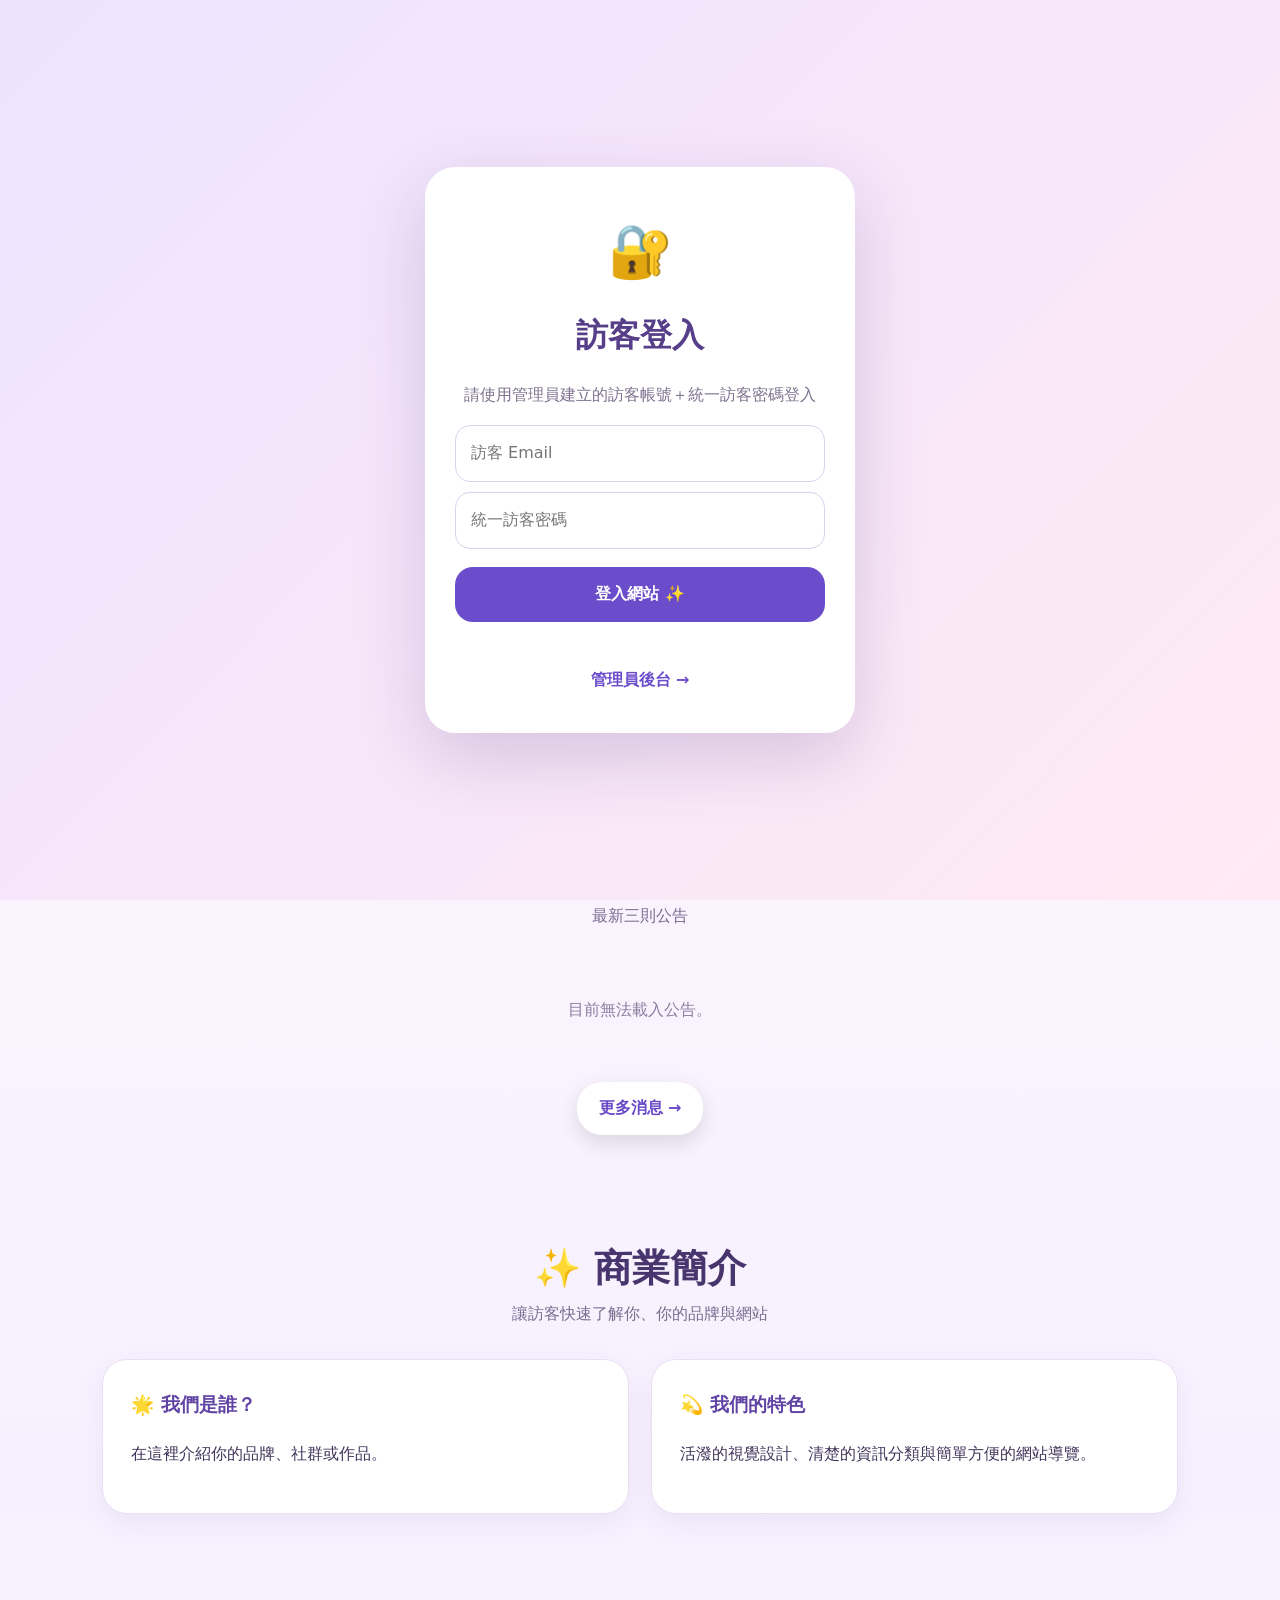
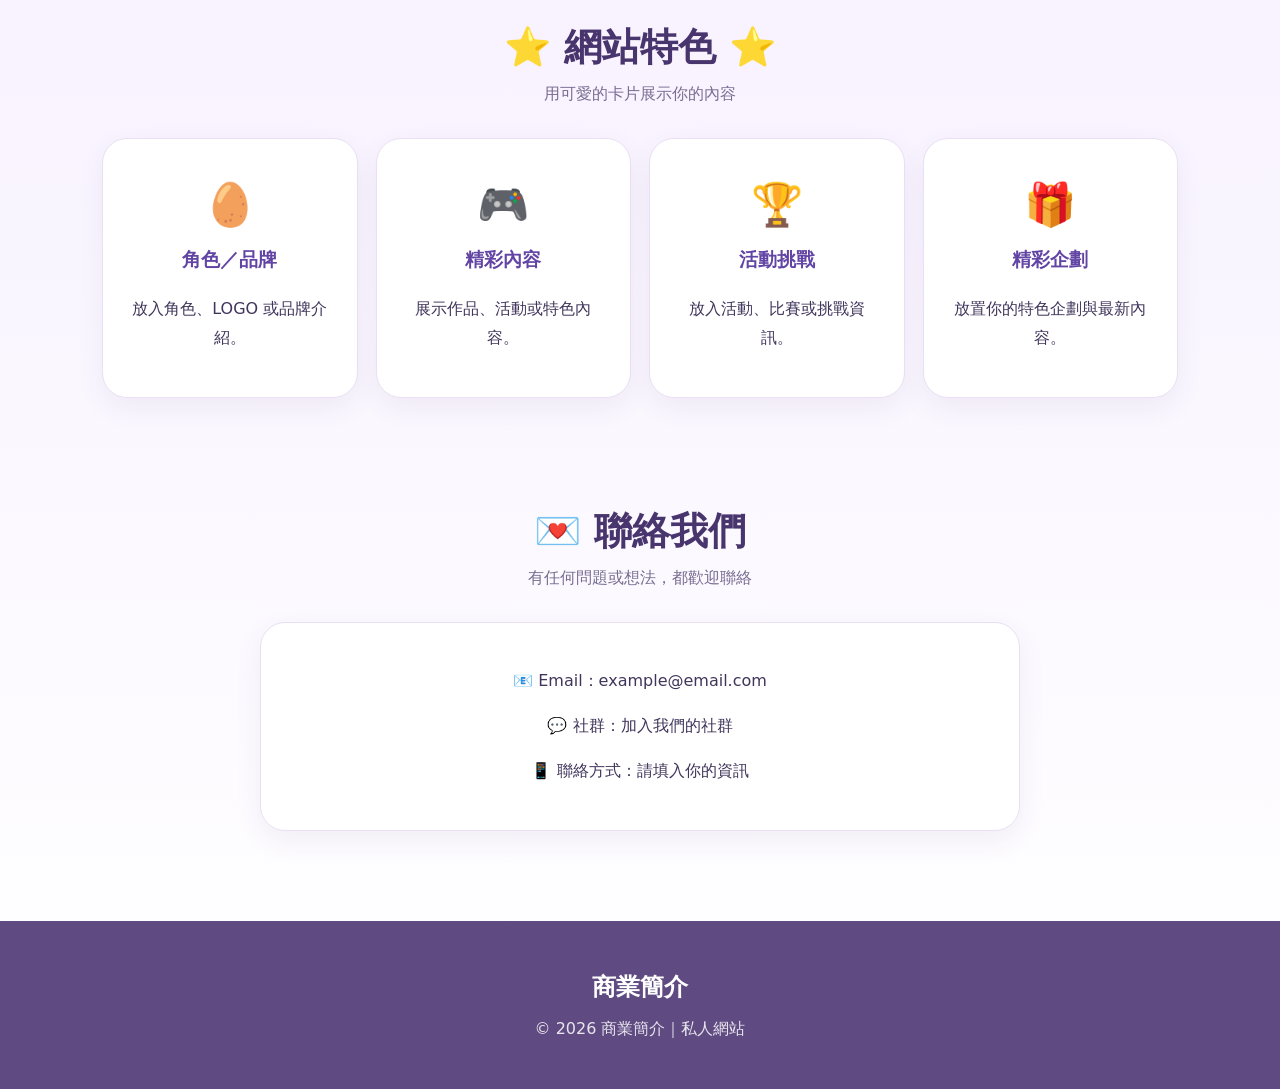
==== commit da893612: "Add files via upload" ====
--- a/index.html
+++ b/index.html
@@ -2,7 +2,7 @@
 <div id="visitorGate" class="gate"><div class="gate-card"><div class="lock">🔐</div><h1>訪客登入</h1><p>請使用管理員建立的訪客帳號＋統一訪客密碼登入</p><input id="visitorEmail" type="email" placeholder="訪客 Email" autocomplete="username"><input id="visitorPassword" type="password" placeholder="統一訪客密碼" autocomplete="current-password"><button id="visitorLoginButton">登入網站 ✨</button><small id="visitorLoginError"></small><a href="admin.html">管理員後台 →</a></div></div>
 <header><div class="nav"><div class="logo" id="siteName">商業簡介</div><button class="mobileNavToggle" type="button" aria-expanded="false" aria-label="開啟選單">☰ 選單</button><nav><a href="#home">首頁</a><a href="#news">最新消息</a><a href="products.html">商品</a><a href="videos.html">🎬 影音頻道</a><div class="navDropdown"><button type="button">👤 我的 ▾</button><div class="dropdownMenu myNavMenu"><a href="my.html#myProfilePanel">👤 個人資料</a><a href="my.html#myCompetitionsPanel">🏆 我的比賽</a><a href="my.html#myAwardsPanel">🎖️ 我的獎項</a><a href="my.html#myCouponsPanel">🎟️ 我的優惠券</a><a href="my.html#mySupportPanel">💬 我的客服</a><a href="my.html#myNotificationsPanel">🔔 我的通知</a></div></div><div class="navDropdown"><button type="button">🏆 歷屆成績 ▾</button><div id="competitionMenu" class="dropdownMenu"><a href="competitions.html">📚 全部歷屆成績</a><a href="competitions.html#leaderboard">🏆 達人榜</a><a href="competitions.html?category=Minecraft">🎮 Minecraft 分類</a><div class="dropdownNested"><a class="dropdownNestedTitle" href="competitions.html?category=%E8%9B%8B%E4%BB%94">🥚 蛋仔派對 <span>▸</span></a><div class="dropdownSubmenu"></div></div></div></div><a href="downloads.html">📁 檔案下載</a><a href="search.html">🔍 搜尋</a><a class="admin" href="admin.html">👑 管理員</a><button id="visitorLogout" class="hidden">登出</button></nav></div></header>
 <main><section id="home" class="hero"><img id="heroImage" src="1000116817.jpg" alt="主視覺"><div class="heroShade"></div><div class="heroCard"><h1 id="heroTitle">商業簡介</h1><p id="heroText">繽紛、活潑、充滿特色的專屬網站</p><a href="#news" class="btn">開始探索 →</a></div></section>
-<section id="news"><h2>📢 最新消息</h2><p class="sub">最新三則公告</p><div id="newsList" class="newsList"><div class="loading">正在載入…</div></div><div class="center" id="newsMoreWrap" hidden><a class="btn" href="news.html">查看更多 →</a></div></section>
+<section id="news"><h2>📢 最新消息</h2><p class="sub">最新三則公告</p><div id="newsList" class="newsList"><div class="loading">正在載入…</div></div><div class="center"><a class="btn" href="news.html">更多消息 →</a></div></section>
 <section id="about"><h2 id="aboutTitle">✨ 商業簡介</h2><p class="sub" id="aboutSubtitle">讓訪客快速了解你、你的品牌與網站</p><div class="grid2"><article><h3 id="about1Title">🌟 我們是誰？</h3><p id="about1Text">在這裡介紹你的品牌、社群或作品。</p></article><article><h3 id="about2Title">💫 我們的特色</h3><p id="about2Text">活潑的視覺設計、清楚的資訊分類與簡單方便的網站導覽。</p></article></div></section>
 <section id="features"><h2 id="featuresTitle">⭐ 網站特色 ⭐</h2><p class="sub" id="featuresSubtitle">用可愛的卡片展示你的內容</p><div class="features"><article><b>🥚</b><h3 id="f1Title">角色／品牌</h3><p id="f1Text">放入角色、LOGO 或品牌介紹。</p></article><article><b>🎮</b><h3 id="f2Title">精彩內容</h3><p id="f2Text">展示作品、活動或特色內容。</p></article><article><b>🏆</b><h3 id="f3Title">活動挑戰</h3><p id="f3Text">放入活動、比賽或挑戰資訊。</p></article><article><b>🎁</b><h3 id="f4Title">精彩企劃</h3><p id="f4Text">放置你的特色企劃與最新內容。</p></article></div></section>
 <section id="contact"><h2>💌 聯絡我們</h2><p class="sub">有任何問題或想法，都歡迎聯絡</p><div class="contact"><p id="contact1">📧 Email：example@email.com</p><p id="contact2">💬 社群：加入我們的社群</p><p id="contact3">📱 聯絡方式：請填入你的資訊</p></div></section></main>
--- a/style.css
+++ b/style.css
@@ -8,6 +8,7 @@
 main{max-width:1120px;margin:auto}.hero{min-height:520px;margin:28px 18px 60px;border-radius:34px;overflow:hidden;position:relative;background:#eadfff;box-shadow:0 18px 50px rgba(94,70,145,.14)}.hero img{width:100%;height:520px;object-fit:cover;display:block}.heroShade{position:absolute;inset:0;background:linear-gradient(90deg,rgba(54,37,86,.72),rgba(54,37,86,.18),rgba(54,37,86,.05))}.heroCard{position:absolute;left:8%;top:50%;transform:translateY(-50%);max-width:540px;color:#fff}.heroCard h1{font-size:56px;line-height:1.15;margin:0 0 12px;text-shadow:0 4px 18px rgba(0,0,0,.2)}.heroCard p{font-size:21px;margin:0 0 25px}.btn{display:inline-block;background:#fff;color:#6849c7;border:0;border-radius:25px;padding:12px 22px;text-decoration:none;font-weight:900;cursor:pointer;box-shadow:0 8px 22px rgba(0,0,0,.12)}
 section{padding:55px 22px;scroll-margin-top:85px}section h2{font-size:38px;line-height:1.25;text-align:center;margin:0 0 8px;color:#49356d}.sub{text-align:center;color:#796d91;margin:0 auto 30px}
 .newsList{display:grid;gap:18px}.notice{background:#fff;border:1px solid #eadff5;border-radius:24px;padding:22px 25px;box-shadow:0 10px 28px rgba(83,62,120,.08)}.notice .date{font-size:14px;color:#9a7cc8;font-weight:800}.notice h3{font-size:24px;margin:5px 0;color:#4d3a70}.notice p{margin:5px 0;color:#655a78}
+.notice .noticeContent.isCollapsed{display:-webkit-box;-webkit-box-orient:vertical;-webkit-line-clamp:4;overflow:hidden;white-space:normal}.notice .noticeContent.isExpanded{display:block;overflow:visible}.notice .noticeMore{display:inline-block;margin:2px 0 8px;padding:0;border:0;background:transparent;color:#6749cc;font:inherit;font-weight:800;cursor:pointer}.notice .noticeMore:hover{text-decoration:underline}
 .grid2{display:grid;grid-template-columns:repeat(2,1fr);gap:22px}.grid2 article,.features article,.contact{background:#fff;border:1px solid #eadff5;border-radius:25px;padding:28px;box-shadow:0 10px 28px rgba(83,62,120,.07)}.grid2 h3,.features h3{color:#6144a4;margin-top:0}
 .features{display:grid;grid-template-columns:repeat(4,1fr);gap:18px}.features article{text-align:center}.features b{font-size:42px}.contact{text-align:center;max-width:760px;margin:auto}
 footer{text-align:center;padding:45px 20px;background:#5f4b82;color:#fff;margin-top:35px}footer h2{color:#fff;margin:0 0 6px}footer p{margin:0;opacity:.85}
